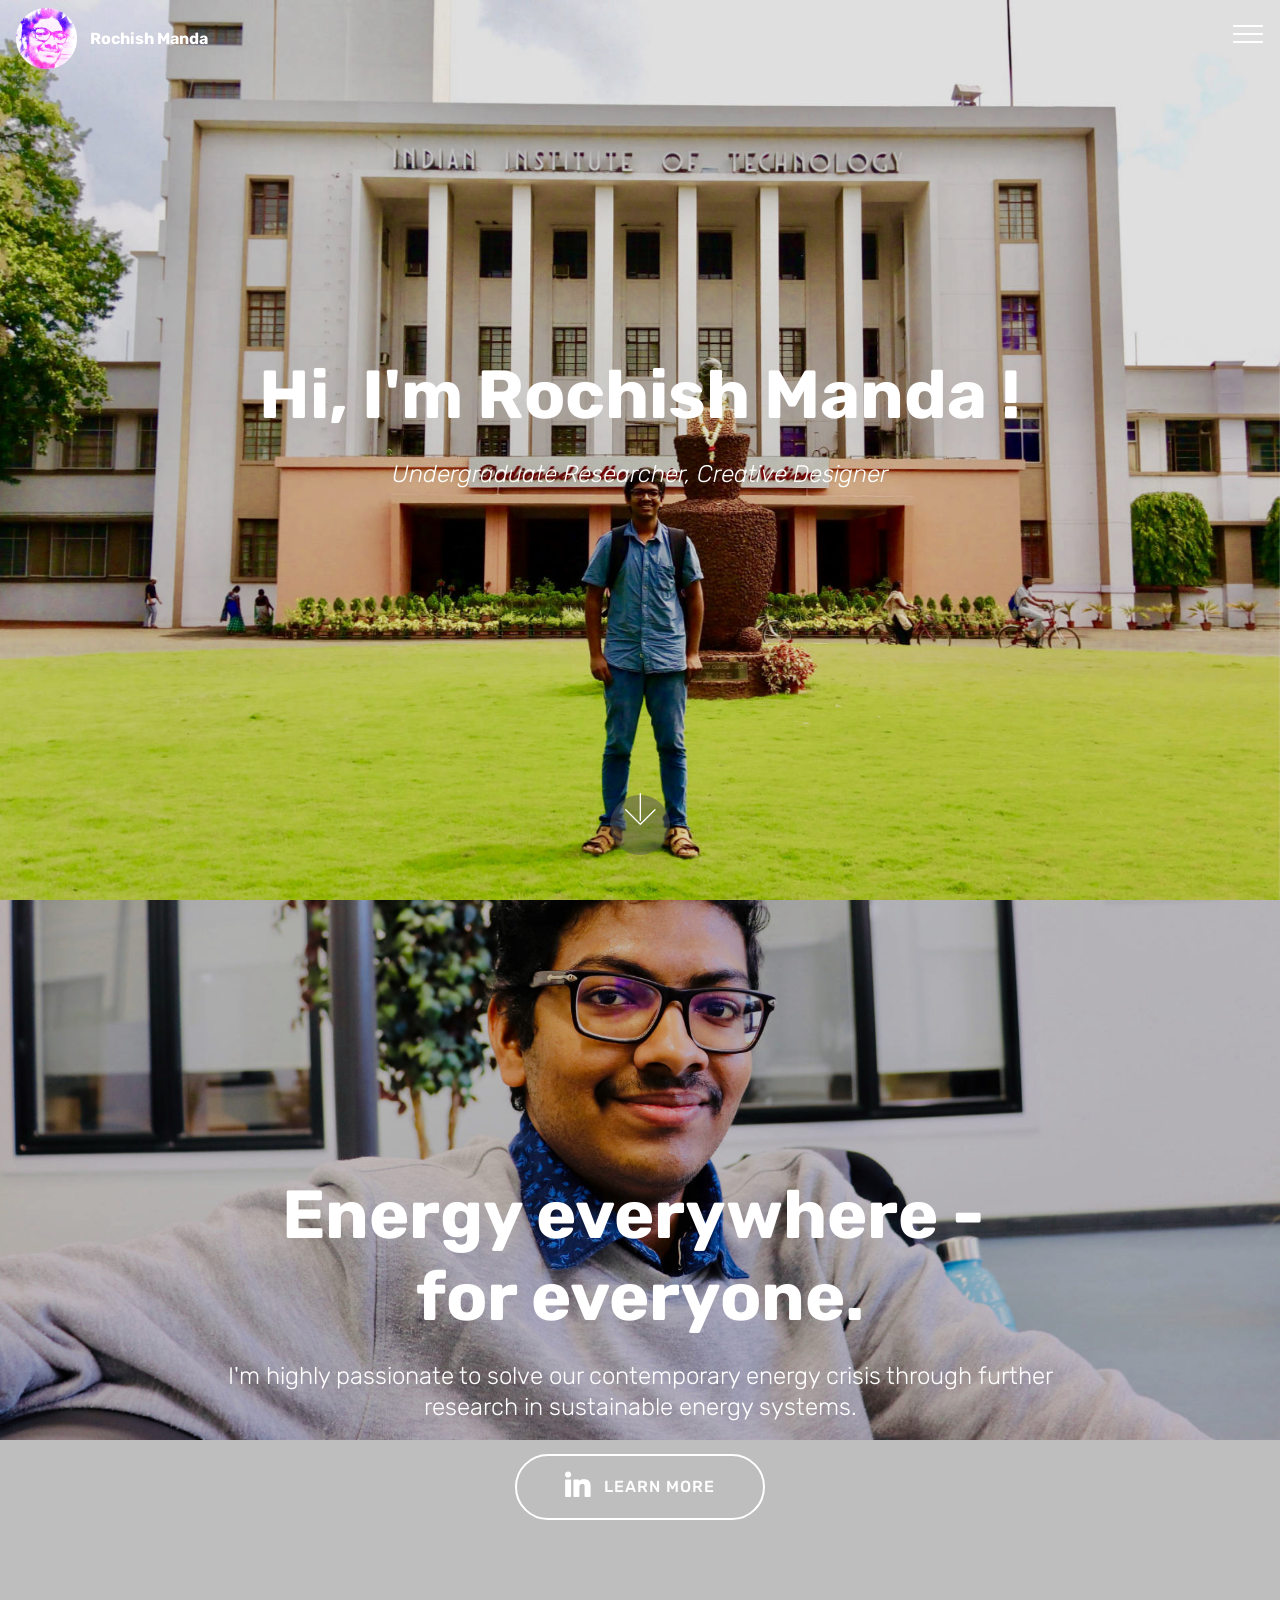
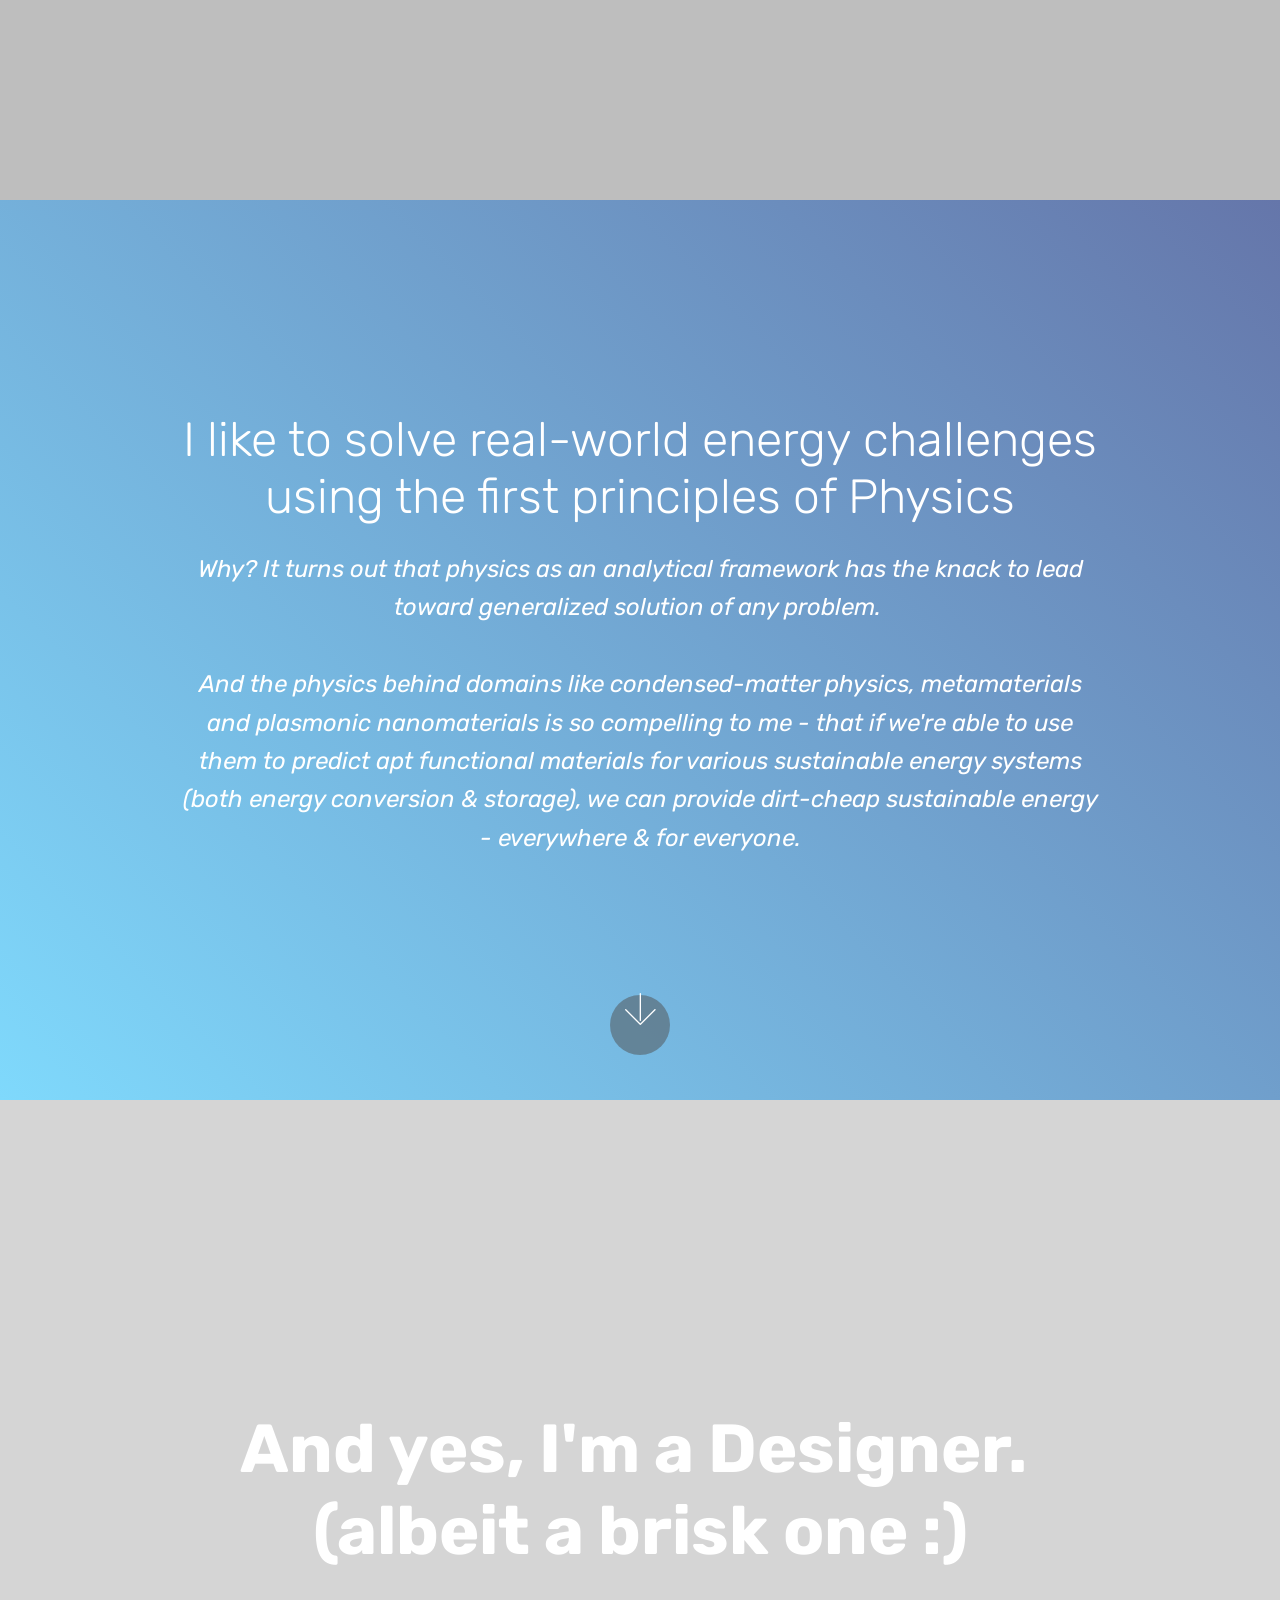
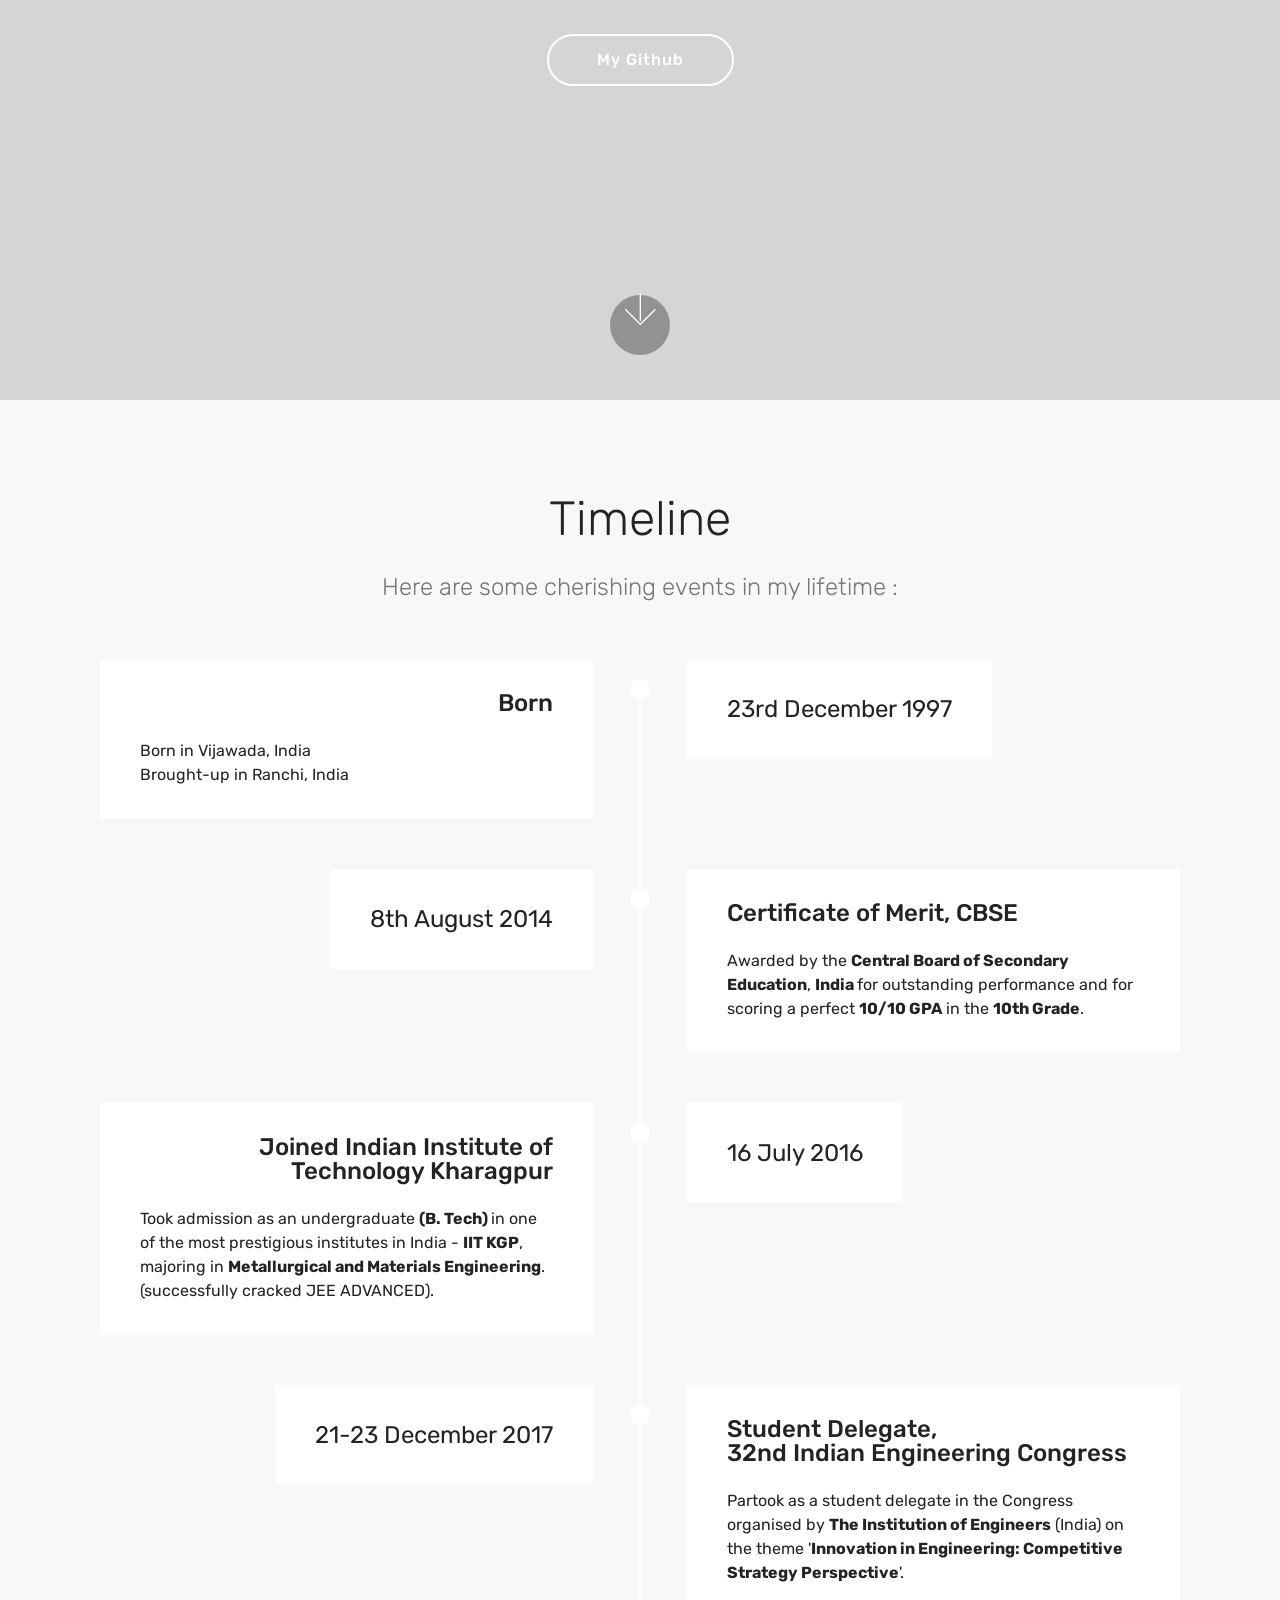
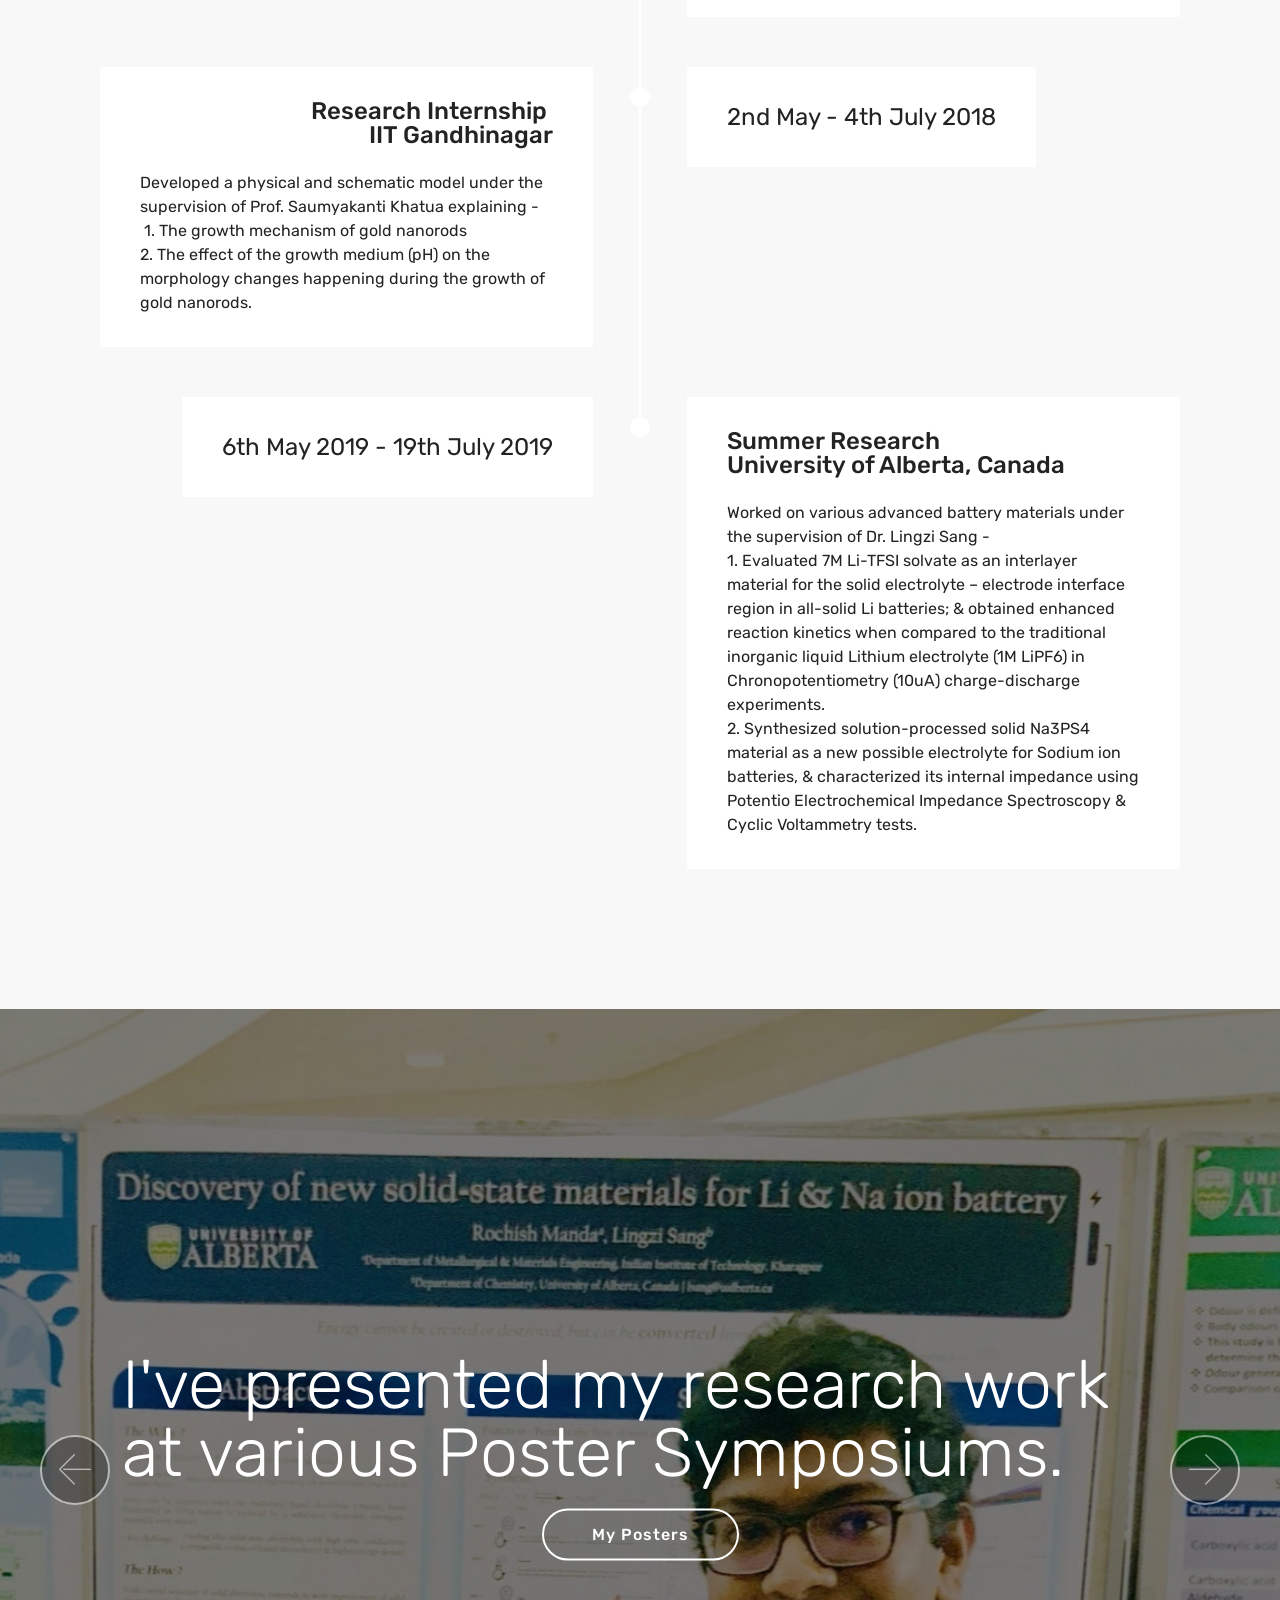
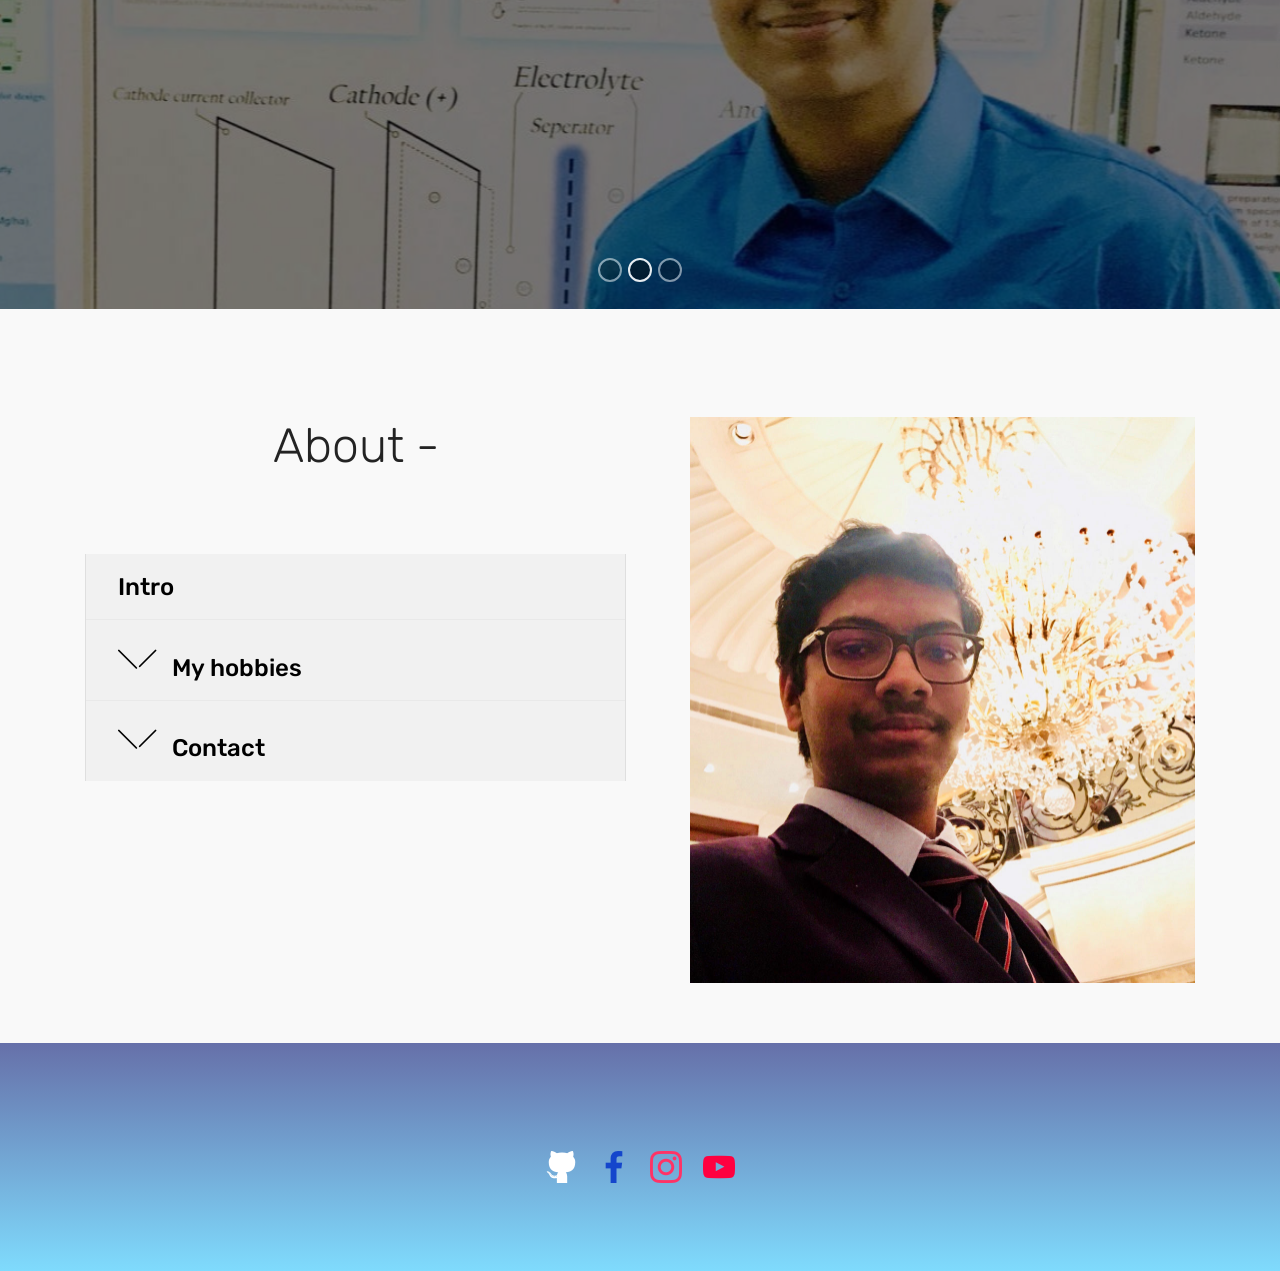
==== index.html @ fb26de32 "Add files via upload" ====
<!DOCTYPE html>
<html  >
<head>
  <!-- Site made with Mobirise Website Builder v4.10.8, https://mobirise.com -->
  <meta charset="UTF-8">
  <meta http-equiv="X-UA-Compatible" content="IE=edge">
  <meta name="generator" content="Mobirise v4.10.8, mobirise.com">
  <meta name="viewport" content="width=device-width, initial-scale=1, minimum-scale=1">
  <link rel="shortcut icon" href="assets/images/logo-100x100.png" type="image/x-icon">
  <meta name="description" content="">
  
  <title>Home</title>
  <link rel="stylesheet" href="assets/web/assets/mobirise-icons/mobirise-icons.css">
  <link rel="stylesheet" href="assets/tether/tether.min.css">
  <link rel="stylesheet" href="assets/bootstrap/css/bootstrap.min.css">
  <link rel="stylesheet" href="assets/bootstrap/css/bootstrap-grid.min.css">
  <link rel="stylesheet" href="assets/bootstrap/css/bootstrap-reboot.min.css">
  <link rel="stylesheet" href="assets/animatecss/animate.min.css">
  <link rel="stylesheet" href="assets/dropdown/css/style.css">
  <link rel="stylesheet" href="assets/socicon/css/styles.css">
  <link rel="stylesheet" href="assets/theme/css/style.css">
  <link rel="stylesheet" href="assets/mobirise/css/mbr-additional.css" type="text/css">
  
  
  
</head>
<body>
  <section class="menu cid-qTkzRZLJNu" once="menu" id="menu1-0">

    

    <nav class="navbar navbar-expand beta-menu navbar-dropdown align-items-center navbar-fixed-top collapsed bg-color transparent">
        <button class="navbar-toggler navbar-toggler-right" type="button" data-toggle="collapse" data-target="#navbarSupportedContent" aria-controls="navbarSupportedContent" aria-expanded="false" aria-label="Toggle navigation">
            <div class="hamburger">
                <span></span>
                <span></span>
                <span></span>
                <span></span>
            </div>
        </button>
        <div class="menu-logo">
            <div class="navbar-brand">
                <span class="navbar-logo">
                    <a href="https://github.com/Rochish-Manda">
                         <img src="assets/images/logo-100x100.png" alt="Rochish Manda" title="Rochish Manda" style="height: 3.8rem;">
                    </a>
                </span>
                <span class="navbar-caption-wrap"><a class="navbar-caption text-white display-4" href="https://www.linkedin.com/in/rochish-manda/" target="_blank">
                        Rochish Manda</a></span>
            </div>
        </div>
        <div class="collapse navbar-collapse" id="navbarSupportedContent">
            <ul class="navbar-nav nav-dropdown" data-app-modern-menu="true"><li class="nav-item">
                    <a class="nav-link link text-white display-4" href="https://mobirise.com">
                        </a>
                </li>
                <li class="nav-item">
                    <a class="nav-link link text-white display-4" href="https://mobirise.com">
                        </a>
                </li></ul>
            <div class="navbar-buttons mbr-section-btn"><a class="btn btn-sm btn-primary display-4" href="https://www.linkedin.com/in/rochish-manda/" target="_blank"><span class="socicon socicon-linkedin mbr-iconfont mbr-iconfont-btn"></span>
                    </a></div>
        </div>
    </nav>
</section>

<section class="engine"><a href="https://mobirise.info/r">bootstrap templates</a></section><section class="cid-qTkA127IK8 mbr-fullscreen mbr-parallax-background" id="header2-1">

    

    <div class="mbr-overlay" style="opacity: 0.1; background-color: rgb(0, 0, 0);"></div>

    <div class="container align-center">
        <div class="row justify-content-md-center">
            <div class="mbr-white col-md-10">
                <h1 class="mbr-section-title mbr-bold pb-3 mbr-fonts-style display-1">
                    Hi, I'm Rochish Manda !</h1>
                <h3 class="mbr-section-subtitle align-center mbr-light pb-3 mbr-fonts-style display-5"><em>Undergraduate Researcher, Creative Designer</em></h3>
                <p class="mbr-text pb-3 mbr-fonts-style display-5"></p>
                
            </div>
        </div>
    </div>
    <div class="mbr-arrow hidden-sm-down" aria-hidden="true">
        <a href="#next">
            <i class="mbri-down mbr-iconfont"></i>
        </a>
    </div>
</section>

<section class="header1 cid-r2O5iST2MG mbr-fullscreen mbr-parallax-background" id="header1-7">

    

    <div class="mbr-overlay" style="opacity: 0.2; background-color: rgb(0, 0, 0);">
    </div>

    <div class="container">
        <div class="row justify-content-md-center">
            <div class="mbr-white col-md-10">
                <h1 class="mbr-section-title align-center mbr-bold pb-3 mbr-fonts-style display-1">Energy everywhere -&nbsp;<br>for everyone.</h1>
                <h3 class="mbr-section-subtitle align-center mbr-light pb-3 mbr-fonts-style display-5">I'm highly passionate to solve our contemporary energy crisis through further research in sustainable energy systems.</h3>
                
                <div class="mbr-section-btn align-center"><a class="btn btn-md btn-white-outline display-4" href="https://www.linkedin.com/in/rochish-manda/" target="_blank"><span class="socicon socicon-linkedin mbr-iconfont mbr-iconfont-btn"></span>
                        LEARN MORE</a></div>
            </div>
        </div>
    </div>

</section>

<section class="header5 cid-r2O5Dm4ss1 mbr-fullscreen" id="header5-8">

    

    
    <div class="container">
        <div class="row justify-content-center">
            <div class="mbr-white col-md-10">
                <h1 class="mbr-section-title align-center pb-3 mbr-fonts-style display-2">
                    I like to solve real-world energy challenges using the first principles of Physics</h1>
                <p class="mbr-text align-center display-5 pb-3 mbr-fonts-style"><em>Why? It turns out that physics as an analytical framework has the knack to lead toward generalized solution of any problem.&nbsp;</em><br><em><br>And the physics behind domains like&nbsp;condensed-matter physics,&nbsp;metamaterials and plasmonic nanomaterials is so compelling to me - that if we're able to use them to predict apt functional materials for various sustainable energy systems (both energy conversion &amp; storage), we can provide dirt-cheap sustainable energy - everywhere &amp; for everyone</em><em>.</em></p>
                
            </div>
        </div>
    </div>

    <div class="mbr-arrow hidden-sm-down" aria-hidden="true">
        <a href="#next">
            <i class="mbri-down mbr-iconfont"></i>
        </a>
    </div>
</section>

<section class="header6 cid-r4H024Lv6P mbr-fullscreen mbr-parallax-background" id="header6-9">

    

    <div class="mbr-overlay" style="opacity: 0.1; background-color: rgb(0, 0, 0);">
    </div>

    <div class="container">
        <div class="row justify-content-md-center">
            <div class="mbr-white col-md-10">
                <h1 class="mbr-section-title align-center mbr-bold pb-3 mbr-fonts-style display-1">
                    And yes, I'm a Designer.&nbsp;<br>(albeit a brisk one :)</h1>
                <p class="mbr-text align-center pb-3 mbr-fonts-style display-5"></p>
                <div class="mbr-section-btn align-center"><a class="btn btn-md btn-white-outline display-4" href="https://github.com/Rochish-Manda" target="_blank">My Github</a></div>
            </div>
        </div>
    </div>

    <div class="mbr-arrow hidden-sm-down" aria-hidden="true">
        <a href="#next">
            <i class="mbri-down mbr-iconfont"></i>
        </a>
    </div>
</section>

<section class="timeline1 cid-r4MDwCGrRk" id="timeline1-c">

    

    

    <div class="container align-center">
        <h2 class="mbr-section-title pb-3 mbr-fonts-style display-2">
            Timeline
        </h2>
        <h3 class="mbr-section-subtitle pb-5 mbr-fonts-style display-5">Here are some cherishing events in my lifetime :</h3>

        <div class="container timelines-container" mbri-timelines="">
            <div class="row timeline-element reverse separline">      
                 <div class="timeline-date-panel col-xs-12 col-md-6  align-left">         
                    <div class="time-line-date-content">
                        <p class="mbr-timeline-date mbr-fonts-style display-5">
                            23rd December 1997</p>
                    </div>
                </div>
           <span class="iconBackground"></span>
            <div class="col-xs-12 col-md-6 align-right">
                <div class="timeline-text-content">
                    <h4 class="mbr-timeline-title pb-3 mbr-fonts-style display-5">
                        Born</h4>
                    <p class="mbr-timeline-text mbr-fonts-style display-7">
                        Born in Vijawada, India<br>Brought-up in Ranchi, India</p>
                 </div>
            </div>
            </div>

            <div class="row timeline-element  separline">
                <div class="timeline-date-panel col-xs-12 col-md-6 align-right">
                    <div class="time-line-date-content">
                        <p class="mbr-timeline-date mbr-fonts-style display-5">
                            8th August 2014</p>
                    </div>
                </div>
                <span class="iconBackground"></span>
                <div class="col-xs-12 col-md-6 align-left ">
                    <div class="timeline-text-content">
                        <h4 class="mbr-timeline-title pb-3 mbr-fonts-style display-5">
                            Certificate of Merit, CBSE</h4>
                        <p class="mbr-timeline-text mbr-fonts-style display-7">Awarded by the <strong>Central Board of Secondary Education</strong>, <strong>India </strong>for outstanding performance and for scoring a perfect <strong>10/10 GPA</strong> in the <strong>10th Grade</strong>.</p>
                    </div>
                </div>
            </div> 


            <div class="row timeline-element reverse separline">
                <div class="timeline-date-panel col-xs-12 col-md-6  align-left">
                    <div class="time-line-date-content">
                        <p class="mbr-timeline-date mbr-fonts-style display-5">
                            16 July 2016</p>
                    </div>
                </div>
                <span class="iconBackground"></span>
                <div class="col-xs-12 col-md-6 align-right">
                    <div class="timeline-text-content">
                        <h4 class="mbr-timeline-title pb-3 mbr-fonts-style display-5">Joined Indian Institute of Technology Kharagpur</h4>      
                        <p class="mbr-timeline-text mbr-fonts-style display-7">
                            Took admission as an undergraduate <strong>(B. Tech)&nbsp;</strong>in one of the most prestigious institutes in India - <strong>IIT KGP</strong>, majoring in <strong>Metallurgical and Materials Engineering</strong>.<br> (successfully cracked JEE ADVANCED).</p>
                    </div>
                </div>
            </div>

            <div class="row timeline-element  separline">
                <div class="timeline-date-panel col-xs-12 col-md-6 align-right">
                    <div class="time-line-date-content">
                        <p class="mbr-timeline-date mbr-fonts-style display-5">21-23 December 2017 </p>
                    </div>
                </div>
                <span class="iconBackground"></span>
                <div class="col-xs-12 col-md-6 align-left ">
                    <div class="timeline-text-content">
                        <h4 class="mbr-timeline-title pb-3 mbr-fonts-style display-5">
                            Student Delegate, <br>32nd Indian Engineering Congress</h4>
                        <p class="mbr-timeline-text mbr-fonts-style display-7">
                            Partook as a student delegate in the Congress organised by <strong>The Institution of Engineers</strong> (India) on the theme '<strong>Innovation in Engineering: Competitive Strategy Perspective</strong>'.</p>
                    </div>
                </div>
            </div>


            <div class="row timeline-element reverse separline">
                <div class="timeline-date-panel col-xs-12 col-md-6  align-left">
                    <div class="time-line-date-content">
                        <p class="mbr-timeline-date mbr-fonts-style display-5">
                            2nd May - 4th July 2018</p>
                    </div>
                </div>
                <span class="iconBackground"></span>
                <div class="col-xs-12 col-md-6 align-right">
                    <div class="timeline-text-content">
                        <h4 class="mbr-timeline-title pb-3 mbr-fonts-style display-5">Research Internship&nbsp;<br>IIT Gandhinagar</h4>
                        <p class="mbr-timeline-text mbr-fonts-style display-7">
                            Developed a physical and schematic model under the supervision of Prof. Saumyakanti Khatua explaining -<br>&nbsp;1. The growth mechanism of gold nanorods<br>2. The effect of the growth medium (pH) on the morphology changes happening during the growth of gold nanorods.&nbsp;</p>
                    </div>
                </div>
            </div>


            <div class="row timeline-element">
                <div class="timeline-date-panel col-xs-12 col-md-6 align-right">
                    <div class="time-line-date-content">
                       <p class="mbr-timeline-date mbr-fonts-style display-5">6th May 2019 - 19th July 2019</p>
                    </div>
                </div>
                <span class="iconBackground"></span>
                <div class="col-xs-12 col-md-6 align-left ">
                    <div class="timeline-text-content">
                        <h4 class="mbr-timeline-title pb-3 mbr-fonts-style display-5">Summer Research<div>University of Alberta, Canada</div></h4>
                        <p class="mbr-timeline-text mbr-fonts-style display-7">Worked on various advanced battery materials under the supervision of Dr. Lingzi Sang -<br>1. Evaluated 7M Li-TFSI solvate as an interlayer material for the solid electrolyte – electrode interface region in all-solid Li batteries; &amp; obtained enhanced reaction kinetics when compared to the traditional inorganic liquid Lithium electrolyte (1M LiPF6) in Chronopotentiometry (10uA) charge-discharge experiments.<br>2.&nbsp;Synthesized solution-processed solid Na3PS4 material as a new possible electrolyte for Sodium ion batteries, &amp; characterized its internal impedance using Potentio Electrochemical Impedance Spectroscopy &amp; Cyclic Voltammetry tests.</p>
                    </div>
                </div>
            </div>

            

            

            

            

            

            
        </div>
    </div>
</section>

<section class="carousel slide cid-r4H1PS76ud" data-interval="false" id="slider1-a">

    

    <div class="full-screen"><div class="mbr-slider slide carousel" data-pause="true" data-keyboard="false" data-ride="carousel" data-interval="4000"><ol class="carousel-indicators"><li data-app-prevent-settings="" data-target="#slider1-a" data-slide-to="0"></li><li data-app-prevent-settings="" data-target="#slider1-a" class=" active" data-slide-to="1"></li><li data-app-prevent-settings="" data-target="#slider1-a" data-slide-to="2"></li></ol><div class="carousel-inner" role="listbox"><div class="carousel-item slider-fullscreen-image" data-bg-video-slide="false" style="background-image: url(assets/images/img-2838-2000x1500.jpg);"><div class="container container-slide"><div class="image_wrapper"><div class="mbr-overlay"></div><img src="assets/images/img-2838-2000x1500.jpg"><div class="carousel-caption justify-content-center"><div class="col-10 align-right"><h2 class="mbr-fonts-style display-1">Conferences are intriguing.</h2><p class="lead mbr-text mbr-fonts-style display-5">I'm very keen in keeping track of latest innovations &amp; perspectives aimed at solving energy-related challenges faced in the contemporary world.&nbsp;</p></div></div></div></div></div><div class="carousel-item slider-fullscreen-image active" data-bg-video-slide="false" style="background-image: url(assets/images/img-208-2000x1500.jpeg);"><div class="container container-slide"><div class="image_wrapper"><div class="mbr-overlay"></div><img src="assets/images/img-208-2000x1500.jpeg"><div class="carousel-caption justify-content-center"><div class="col-10 align-center"><h2 class="mbr-fonts-style display-1">I've presented my research work at various Poster Symposiums.</h2><p class="lead mbr-text mbr-fonts-style display-5"></p><div class="mbr-section-btn" buttons="0"> <a class="btn  btn-white-outline display-4" href="https://drive.google.com/drive/folders/1h-RBNDkrOggQBp6txh44sM5t6GJy3pho?usp=sharing" target="_blank">My Posters</a></div></div></div></div></div></div><div class="carousel-item slider-fullscreen-image" data-bg-video-slide="false" style="background-image: url(assets/images/imag0433-2000x3514.jpg);"><div class="container container-slide"><div class="image_wrapper"><div class="mbr-overlay"></div><img src="assets/images/imag0433-2000x3514.jpg"><div class="carousel-caption justify-content-center"><div class="col-10 align-center"><h2 class="mbr-fonts-style display-1">And I love nature, to its fullest.&nbsp;</h2><p class="lead mbr-text mbr-fonts-style display-5"></p><div class="mbr-section-btn" buttons="0"> <a class="btn  btn-white-outline display-4" href="page1.html" target="_blank">My take</a></div></div></div></div></div></div></div><a data-app-prevent-settings="" class="carousel-control carousel-control-prev" role="button" data-slide="prev" href="#slider1-a"><span aria-hidden="true" class="mbri-left mbr-iconfont"></span><span class="sr-only">Previous</span></a><a data-app-prevent-settings="" class="carousel-control carousel-control-next" role="button" data-slide="next" href="#slider1-a"><span aria-hidden="true" class="mbri-right mbr-iconfont"></span><span class="sr-only">Next</span></a></div></div>

</section>

<section class="accordion2 cid-r5l43M1oDj" id="accordion2-f">

    


    
    <div class="container">
        <div class="media-container-row pt-5">
            <div class="accordion-content">
                <h2 class="mbr-section-title align-center pb-3 mbr-fonts-style display-2">
                        About -</h2>
                
                <div id="bootstrap-accordion_7" class="panel-group accordionStyles accordion pt-5 mt-3" role="tablist" aria-multiselectable="true">
                        <div class="card">
                            <div class="card-header" role="tab" id="headingOne">
                                <a role="button" class="collapsed panel-title text-black" data-toggle="collapse" data-core="" href="#collapse1_7" aria-expanded="false" aria-controls="collapse1">
                                    <h4 class="mbr-fonts-style display-5">Intro</h4>
                                </a>
                            </div>
                            <div id="collapse1_7" class="panel-collapse noScroll collapse" role="tabpanel" aria-labelledby="headingOne" data-parent="#bootstrap-accordion_7">
                                <div class="panel-body p-4">
                                    <p class="mbr-fonts-style panel-text display-7">I’m now a fourth- and final-year undergrad (B.Tech) majoring in Metallurgical &amp; Materials Engineering at IITKGP, who has the passion &amp; will to strive for the vision of empowering everyone lacking access to affordable energy sources - with dirt-cheap sustainable energy. Much of my recent work has been on solid-state Li &amp; Na Ion Batteries. In continuation of my current research, I would love to work on high amperage battery systems which -<br>1. Have higher energy efficiencies at high C-rates over significantly higher number of discharge cycles.<br>2. Are made out of dirt-cheap functional materials.<br><br>I love travelling and encountering different cultures, people &amp; their perspectives. During my third year I had the opportunity to work at University of Alberta, Canada.<br></p>
                                </div>
                            </div>
                        </div>
                
                        <div class="card">
                            <div class="card-header" role="tab" id="headingTwo">
                                <a role="button" class="collapsed panel-title text-black" data-toggle="collapse" data-core="" href="#collapse2_7" aria-expanded="false" aria-controls="collapse2">
                                    <h4 class="mbr-fonts-style mbr-fonts-style display-5">
                                        <span class="sign mbr-iconfont mbri-arrow-down inactive"></span>My hobbies&nbsp;</h4>
                                </a>
                                
                            </div>
                            <div id="collapse2_7" class="panel-collapse noScroll collapse" role="tabpanel" aria-labelledby="headingTwo" data-parent="#bootstrap-accordion_7">
                                <div class="panel-body p-4">
                                    <p class="mbr-fonts-style panel-text display-7">In my free time, I love designing graphic artworks, reading wisdom literatures &amp; playing Badminton.</p>
                                </div>
                            </div>
                        </div>
                
                        <div class="card">
                            <div class="card-header" role="tab" id="headingThree">
                                <a role="button" class="collapsed panel-title text-black" data-toggle="collapse" data-core="" href="#collapse3_7" aria-expanded="false" aria-controls="collapse3">
                                    <h4 class="mbr-fonts-style display-5">
                                        <span class="sign mbr-iconfont mbri-arrow-down inactive"></span>Contact</h4>
                                </a>
                            </div>
                            <div id="collapse3_7" class="panel-collapse noScroll collapse" role="tabpanel" aria-labelledby="headingThree" data-parent="#bootstrap-accordion_7">
                                <div class="panel-body p-4">
                                    <p class="mbr-fonts-style panel-text display-7">rochish007@gmail.com<br><br>It's that simple. Nice!</p>
                                </div>
                            </div>
                        </div>
                
                        
                
                        
                
                        
                </div>
            </div>
            <div class="mbr-figure" style="width: 99%;">
                    <img src="assets/images/img-e2752-1-1010x1134.jpg" alt="Mobirise" title="">
            </div>
        </div>
    </div>
</section>

<section class="cid-r5l4fvH5ma" id="social-buttons2-i">

    

    

    <div class="container">
        <div class="media-container-row">
            <div class="col-md-8 align-center">
                
                <div class="social-list pl-0 mb-0">
                    
                        <a href="https://github.com/Rochish-Manda" target="_blank"><span class="px-2 mbr-iconfont mbr-iconfont-social socicon-github socicon" style="color: rgb(255, 255, 255); fill: rgb(255, 255, 255);"></span></a>
                    
                    <a href="https://www.facebook.com/rochish.manda" target="_blank">
                        <span class="px-2 mbr-iconfont mbr-iconfont-social socicon-facebook socicon" style="color: rgb(20, 70, 204); fill: rgb(20, 70, 204);"></span>
                    </a>
                    <a href="https://www.instagram.com/rochish_manda/" target="_blank">
                        <span class="px-2 mbr-iconfont mbr-iconfont-social socicon-instagram socicon" style="color: rgb(255, 51, 102); fill: rgb(255, 51, 102);"></span>
                    </a>
                    <a href="https://www.youtube.com/channel/UCIvlOxatK26FnXm-k_MaoZw" target="_blank">
                        <span class="px-2 mbr-iconfont mbr-iconfont-social socicon-youtube socicon" style="color: rgb(255, 0, 64); fill: rgb(255, 0, 64);"></span>
                    </a>
                    <a href="https://plus.google.com/u/0/101062631020702283071" target="_blank">
                        
                    </a>
                    <a href="https://www.linkedin.com/in/rochish-manda/" target="_blank">
                        
                    </a>
                </div>
            </div>
        </div>
    </div>
</section>


  <script src="assets/web/assets/jquery/jquery.min.js"></script>
  <script src="assets/popper/popper.min.js"></script>
  <script src="assets/tether/tether.min.js"></script>
  <script src="assets/bootstrap/js/bootstrap.min.js"></script>
  <script src="assets/smoothscroll/smooth-scroll.js"></script>
  <script src="assets/parallax/jarallax.min.js"></script>
  <script src="assets/viewportchecker/jquery.viewportchecker.js"></script>
  <script src="assets/dropdown/js/nav-dropdown.js"></script>
  <script src="assets/dropdown/js/navbar-dropdown.js"></script>
  <script src="assets/ytplayer/jquery.mb.ytplayer.min.js"></script>
  <script src="assets/vimeoplayer/jquery.mb.vimeo_player.js"></script>
  <script src="assets/sociallikes/social-likes.js"></script>
  <script src="assets/bootstrapcarouselswipe/bootstrap-carousel-swipe.js"></script>
  <script src="assets/mbr-switch-arrow/mbr-switch-arrow.js"></script>
  <script src="assets/touchswipe/jquery.touch-swipe.min.js"></script>
  <script src="assets/theme/js/script.js"></script>
  <script src="assets/slidervideo/script.js"></script>
  
  
 <div id="scrollToTop" class="scrollToTop mbr-arrow-up"><a style="text-align: center;"><i class="mbr-arrow-up-icon mbr-arrow-up-icon-cm cm-icon cm-icon-smallarrow-up"></i></a></div>
    <input name="animation" type="hidden">
  </body>
</html>
---- assets/web/assets/mobirise-icons/mobirise-icons.css ----
@font-face {
  font-family: 'MobiriseIcons';
  src:  url('mobirise-icons.eot?spat4u');
  src:  url('mobirise-icons.eot?spat4u#iefix') format('embedded-opentype'),
    url('mobirise-icons.ttf?spat4u') format('truetype'),
    url('mobirise-icons.woff?spat4u') format('woff'),
    url('mobirise-icons.svg?spat4u#MobiriseIcons') format('svg');
  font-weight: normal;
  font-style: normal;
}

[class^="mbri-"], [class*=" mbri-"] {
  /* use !important to prevent issues with browser extensions that change fonts */
  font-family: MobiriseIcons !important;
  speak: none;
  font-style: normal;
  font-weight: normal;
  font-variant: normal;
  text-transform: none;
  line-height: 1;

  /* Better Font Rendering =========== */
  -webkit-font-smoothing: antialiased;
  -moz-osx-font-smoothing: grayscale;
}

.mbri-add-submenu:before {
  content: "\e900";
}
.mbri-alert:before {
  content: "\e901";
}
.mbri-align-center:before {
  content: "\e902";
}
.mbri-align-justify:before {
  content: "\e903";
}
.mbri-align-left:before {
  content: "\e904";
}
.mbri-align-right:before {
  content: "\e905";
}
.mbri-android:before {
  content: "\e906";
}
.mbri-apple:before {
  content: "\e907";
}
.mbri-arrow-down:before {
  content: "\e908";
}
.mbri-arrow-next:before {
  content: "\e909";
}
.mbri-arrow-prev:before {
  content: "\e90a";
}
.mbri-arrow-up:before {
  content: "\e90b";
}
.mbri-bold:before {
  content: "\e90c";
}
.mbri-bookmark:before {
  content: "\e90d";
}
.mbri-bootstrap:before {
  content: "\e90e";
}
.mbri-briefcase:before {
  content: "\e90f";
}
.mbri-browse:before {
  content: "\e910";
}
.mbri-bulleted-list:before {
  content: "\e911";
}
.mbri-calendar:before {
  content: "\e912";
}
.mbri-camera:before {
  content: "\e913";
}
.mbri-cart-add:before {
  content: "\e914";
}
.mbri-cart-full:before {
  content: "\e915";
}
.mbri-cash:before {
  content: "\e916";
}
.mbri-change-style:before {
  content: "\e917";
}
.mbri-chat:before {
  content: "\e918";
}
.mbri-clock:before {
  content: "\e919";
}
.mbri-close:before {
  content: "\e91a";
}
.mbri-cloud:before {
  content: "\e91b";
}
.mbri-code:before {
  content: "\e91c";
}
.mbri-contact-form:before {
  content: "\e91d";
}
.mbri-credit-card:before {
  content: "\e91e";
}
.mbri-cursor-click:before {
  content: "\e91f";
}
.mbri-cust-feedback:before {
  content: "\e920";
}
.mbri-database:before {
  content: "\e921";
}
.mbri-delivery:before {
  content: "\e922";
}
.mbri-desktop:before {
  content: "\e923";
}
.mbri-devices:before {
  content: "\e924";
}
.mbri-down:before {
  content: "\e925";
}
.mbri-download:before {
  content: "\e989";
}
.mbri-drag-n-drop:before {
  content: "\e927";
}
.mbri-drag-n-drop2:before {
  content: "\e928";
}
.mbri-edit:before {
  content: "\e929";
}
.mbri-edit2:before {
  content: "\e92a";
}
.mbri-error:before {
  content: "\e92b";
}
.mbri-extension:before {
  content: "\e92c";
}
.mbri-features:before {
  content: "\e92d";
}
.mbri-file:before {
  content: "\e92e";
}
.mbri-flag:before {
  content: "\e92f";
}
.mbri-folder:before {
  content: "\e930";
}
.mbri-gift:before {
  content: "\e931";
}
.mbri-github:before {
  content: "\e932";
}
.mbri-globe:before {
  content: "\e933";
}
.mbri-globe-2:before {
  content: "\e934";
}
.mbri-growing-chart:before {
  content: "\e935";
}
.mbri-hearth:before {
  content: "\e936";
}
.mbri-help:before {
  content: "\e937";
}
.mbri-home:before {
  content: "\e938";
}
.mbri-hot-cup:before {
  content: "\e939";
}
.mbri-idea:before {
  content: "\e93a";
}
.mbri-image-gallery:before {
  content: "\e93b";
}
.mbri-image-slider:before {
  content: "\e93c";
}
.mbri-info:before {
  content: "\e93d";
}
.mbri-italic:before {
  content: "\e93e";
}
.mbri-key:before {
  content: "\e93f";
}
.mbri-laptop:before {
  content: "\e940";
}
.mbri-layers:before {
  content: "\e941";
}
.mbri-left-right:before {
  content: "\e942";
}
.mbri-left:before {
  content: "\e943";
}
.mbri-letter:before {
  content: "\e944";
}
.mbri-like:before {
  content: "\e945";
}
.mbri-link:before {
  content: "\e946";
}
.mbri-lock:before {
  content: "\e947";
}
.mbri-login:before {
  content: "\e948";
}
.mbri-logout:before {
  content: "\e949";
}
.mbri-magic-stick:before {
  content: "\e94a";
}
.mbri-map-pin:before {
  content: "\e94b";
}
.mbri-menu:before {
  content: "\e94c";
}
.mbri-mobile:before {
  content: "\e94d";
}
.mbri-mobile2:before {
  content: "\e94e";
}
.mbri-mobirise:before {
  content: "\e94f";
}
.mbri-more-horizontal:before {
  content: "\e950";
}
.mbri-more-vertical:before {
  content: "\e951";
}
.mbri-music:before {
  content: "\e952";
}
.mbri-new-file:before {
  content: "\e953";
}
.mbri-numbered-list:before {
  content: "\e954";
}
.mbri-opened-folder:before {
  content: "\e955";
}
.mbri-pages:before {
  content: "\e956";
}
.mbri-paper-plane:before {
  content: "\e957";
}
.mbri-paperclip:before {
  content: "\e958";
}
.mbri-photo:before {
  content: "\e959";
}
.mbri-photos:before {
  content: "\e95a";
}
.mbri-pin:before {
  content: "\e95b";
}
.mbri-play:before {
  content: "\e95c";
}
.mbri-plus:before {
  content: "\e95d";
}
.mbri-preview:before {
  content: "\e95e";
}
.mbri-print:before {
  content: "\e95f";
}
.mbri-protect:before {
  content: "\e960";
}
.mbri-question:before {
  content: "\e961";
}
.mbri-quote-left:before {
  content: "\e962";
}
.mbri-quote-right:before {
  content: "\e963";
}
.mbri-refresh:before {
  content: "\e964";
}
.mbri-responsive:before {
  content: "\e965";
}
.mbri-right:before {
  content: "\e966";
}
.mbri-rocket:before {
  content: "\e967";
}
.mbri-sad-face:before {
  content: "\e968";
}
.mbri-sale:before {
  content: "\e969";
}
.mbri-save:before {
  content: "\e96a";
}
.mbri-search:before {
  content: "\e96b";
}
.mbri-setting:before {
  content: "\e96c";
}
.mbri-setting2:before {
  content: "\e96d";
}
.mbri-setting3:before {
  content: "\e96e";
}
.mbri-share:before {
  content: "\e96f";
}
.mbri-shopping-bag:before {
  content: "\e970";
}
.mbri-shopping-basket:before {
  content: "\e971";
}
.mbri-shopping-cart:before {
  content: "\e972";
}
.mbri-sites:before {
  content: "\e973";
}
.mbri-smile-face:before {
  content: "\e974";
}
.mbri-speed:before {
  content: "\e975";
}
.mbri-star:before {
  content: "\e976";
}
.mbri-success:before {
  content: "\e977";
}
.mbri-sun:before {
  content: "\e978";
}
.mbri-sun2:before {
  content: "\e979";
}
.mbri-tablet:before {
  content: "\e97a";
}
.mbri-tablet-vertical:before {
  content: "\e97b";
}
.mbri-target:before {
  content: "\e97c";
}
.mbri-timer:before {
  content: "\e97d";
}
.mbri-to-ftp:before {
  content: "\e97e";
}
.mbri-to-local-drive:before {
  content: "\e97f";
}
.mbri-touch-swipe:before {
  content: "\e980";
}
.mbri-touch:before {
  content: "\e981";
}
.mbri-trash:before {
  content: "\e982";
}
.mbri-underline:before {
  content: "\e983";
}
.mbri-unlink:before {
  content: "\e984";
}
.mbri-unlock:before {
  content: "\e985";
}
.mbri-up-down:before {
  content: "\e986";
}
.mbri-up:before {
  content: "\e987";
}
.mbri-update:before {
  content: "\e988";
}
.mbri-upload:before {
 content: "\e926"; 
}
.mbri-user:before {
  content: "\e98a";
}
.mbri-user2:before {
  content: "\e98b";
}
.mbri-users:before {
  content: "\e98c";
}
.mbri-video:before {
  content: "\e98d";
}
.mbri-video-play:before {
  content: "\e98e";
}
.mbri-watch:before {
  content: "\e98f";
}
.mbri-website-theme:before {
  content: "\e990";
}
.mbri-wifi:before {
  content: "\e991";
}
.mbri-windows:before {
  content: "\e992";
}
.mbri-zoom-out:before {
  content: "\e993";
}
.mbri-redo:before {
  content: "\e994";
}
.mbri-undo:before {
  content: "\e995";
}
---- assets/dropdown/css/style.css ----
.navbar-dropdown {
  left: 0;
  padding: 0;
  position: absolute;
  right: 0;
  top: 0;
  transition: all 0.45s ease;
  z-index: 1030;
  background: #282828; }
  .navbar-dropdown .navbar-logo {
    margin-right: 0.8rem;
    transition: margin 0.3s ease-in-out;
    vertical-align: middle; }
    .navbar-dropdown .navbar-logo img {
      height: 3.125rem;
      transition: all 0.3s ease-in-out; }
    .navbar-dropdown .navbar-logo.mbr-iconfont {
      font-size: 3.125rem;
      line-height: 3.125rem; }
  .navbar-dropdown .navbar-caption {
    font-weight: 700;
    white-space: normal;
    vertical-align: -4px;
    line-height: 3.125rem !important; }
    .navbar-dropdown .navbar-caption, .navbar-dropdown .navbar-caption:hover {
      color: inherit;
      text-decoration: none; }
  .navbar-dropdown .mbr-iconfont + .navbar-caption {
    vertical-align: -1px; }
  .navbar-dropdown.navbar-fixed-top {
    position: fixed; }
  .navbar-dropdown .navbar-brand span {
    vertical-align: -4px; }
  .navbar-dropdown.bg-color.transparent {
    background: none; }
  .navbar-dropdown.navbar-short .navbar-brand {
    padding: 0.625rem 0; }
    .navbar-dropdown.navbar-short .navbar-brand span {
      vertical-align: -1px; }
  .navbar-dropdown.navbar-short .navbar-caption {
    line-height: 2.375rem !important;
    vertical-align: -2px; }
  .navbar-dropdown.navbar-short .navbar-logo {
    margin-right: 0.5rem; }
    .navbar-dropdown.navbar-short .navbar-logo img {
      height: 2.375rem; }
    .navbar-dropdown.navbar-short .navbar-logo.mbr-iconfont {
      font-size: 2.375rem;
      line-height: 2.375rem; }
  .navbar-dropdown.navbar-short .mbr-table-cell {
    height: 3.625rem; }
  .navbar-dropdown .navbar-close {
    left: 0.6875rem;
    position: fixed;
    top: 0.75rem;
    z-index: 1000; }
  .navbar-dropdown .hamburger-icon {
    content: "";
    display: inline-block;
    vertical-align: middle;
    width: 16px;
    -webkit-box-shadow: 0 -6px 0 1px #282828,0 0 0 1px #282828,0 6px 0 1px #282828;
    -moz-box-shadow: 0 -6px 0 1px #282828,0 0 0 1px #282828,0 6px 0 1px #282828;
    box-shadow: 0 -6px 0 1px #282828,0 0 0 1px #282828,0 6px 0 1px #282828; }

.dropdown-menu .dropdown-toggle[data-toggle="dropdown-submenu"]::after {
  border-bottom: 0.35em solid transparent;
  border-left: 0.35em solid;
  border-right: 0;
  border-top: 0.35em solid transparent;
  margin-left: 0.3rem; }

.dropdown-menu .dropdown-item:focus {
  outline: 0; }

.nav-dropdown {
  font-size: 0.75rem;
  font-weight: 500;
  height: auto !important; }
  .nav-dropdown .nav-btn {
    padding-left: 1rem; }
  .nav-dropdown .link {
    margin: .667em 1.667em;
    font-weight: 500;
    padding: 0;
    transition: color .2s ease-in-out; }
    .nav-dropdown .link.dropdown-toggle {
      margin-right: 2.583em; }
      .nav-dropdown .link.dropdown-toggle::after {
        margin-left: .25rem;
        border-top: 0.35em solid;
        border-right: 0.35em solid transparent;
        border-left: 0.35em solid transparent;
        border-bottom: 0; }
      .nav-dropdown .link.dropdown-toggle[aria-expanded="true"] {
        margin: 0;
        padding: 0.667em 3.263em  0.667em 1.667em; }
  .nav-dropdown .link::after,
  .nav-dropdown .dropdown-item::after {
    color: inherit; }
  .nav-dropdown .btn {
    font-size: 0.75rem;
    font-weight: 700;
    letter-spacing: 0;
    margin-bottom: 0;
    padding-left: 1.25rem;
    padding-right: 1.25rem; }
  .nav-dropdown .dropdown-menu {
    border-radius: 0;
    border: 0;
    left: 0;
    margin: 0;
    padding-bottom: 1.25rem;
    padding-top: 1.25rem;
    position: relative; }
  .nav-dropdown .dropdown-submenu {
    margin-left: 0.125rem;
    top: 0; }
  .nav-dropdown .dropdown-item {
    font-weight: 500;
    line-height: 2;
    padding: 0.3846em 4.615em 0.3846em 1.5385em;
    position: relative;
    transition: color .2s ease-in-out, background-color .2s ease-in-out; }
    .nav-dropdown .dropdown-item::after {
      margin-top: -0.3077em;
      position: absolute;
      right: 1.1538em;
      top: 50%; }
    .nav-dropdown .dropdown-item:focus, .nav-dropdown .dropdown-item:hover {
      background: none; }

@media (max-width: 767px) {
  .nav-dropdown.navbar-toggleable-sm {
    bottom: 0;
    display: none;
    left: 0;
    overflow-x: hidden;
    position: fixed;
    top: 0;
    transform: translateX(-100%);
    -ms-transform: translateX(-100%);
    -webkit-transform: translateX(-100%);
    width: 18.75rem;
    z-index: 999; } }
.nav-dropdown.navbar-toggleable-xl {
  bottom: 0;
  display: none;
  left: 0;
  overflow-x: hidden;
  position: fixed;
  top: 0;
  transform: translateX(-100%);
  -ms-transform: translateX(-100%);
  -webkit-transform: translateX(-100%);
  width: 18.75rem;
  z-index: 999; }

.nav-dropdown-sm {
  display: block !important;
  overflow-x: hidden;
  overflow: auto;
  padding-top: 3.875rem; }
  .nav-dropdown-sm::after {
    content: "";
    display: block;
    height: 3rem;
    width: 100%; }
  .nav-dropdown-sm.collapse.in ~ .navbar-close {
    display: block !important; }
  .nav-dropdown-sm.collapsing, .nav-dropdown-sm.collapse.in {
    transform: translateX(0);
    -ms-transform: translateX(0);
    -webkit-transform: translateX(0);
    transition: all 0.25s ease-out;
    -webkit-transition: all 0.25s ease-out;
    background: #282828; }
  .nav-dropdown-sm.collapsing[aria-expanded="false"] {
    transform: translateX(-100%);
    -ms-transform: translateX(-100%);
    -webkit-transform: translateX(-100%); }
  .nav-dropdown-sm .nav-item {
    display: block;
    margin-left: 0 !important;
    padding-left: 0; }
  .nav-dropdown-sm .link,
  .nav-dropdown-sm .dropdown-item {
    border-top: 1px dotted rgba(255, 255, 255, 0.1);
    font-size: 0.8125rem;
    line-height: 1.6;
    margin: 0 !important;
    padding: 0.875rem 2.4rem 0.875rem 1.5625rem !important;
    position: relative;
    white-space: normal; }
    .nav-dropdown-sm .link:focus, .nav-dropdown-sm .link:hover,
    .nav-dropdown-sm .dropdown-item:focus,
    .nav-dropdown-sm .dropdown-item:hover {
      background: rgba(0, 0, 0, 0.2) !important;
      color: #c0a375; }
  .nav-dropdown-sm .nav-btn {
    position: relative;
    padding: 1.5625rem 1.5625rem 0 1.5625rem; }
    .nav-dropdown-sm .nav-btn::before {
      border-top: 1px dotted rgba(255, 255, 255, 0.1);
      content: "";
      left: 0;
      position: absolute;
      top: 0;
      width: 100%; }
    .nav-dropdown-sm .nav-btn + .nav-btn {
      padding-top: 0.625rem; }
      .nav-dropdown-sm .nav-btn + .nav-btn::before {
        display: none; }
  .nav-dropdown-sm .btn {
    padding: 0.625rem 0; }
  .nav-dropdown-sm .dropdown-toggle[data-toggle="dropdown-submenu"]::after {
    margin-left: .25rem;
    border-top: 0.35em solid;
    border-right: 0.35em solid transparent;
    border-left: 0.35em solid transparent;
    border-bottom: 0; }
  .nav-dropdown-sm .dropdown-toggle[data-toggle="dropdown-submenu"][aria-expanded="true"]::after {
    border-top: 0;
    border-right: 0.35em solid transparent;
    border-left: 0.35em solid transparent;
    border-bottom: 0.35em solid; }
  .nav-dropdown-sm .dropdown-menu {
    margin: 0;
    padding: 0;
    position: relative;
    top: 0;
    left: 0;
    width: 100%;
    border: 0;
    float: none;
    border-radius: 0;
    background: none; }
  .nav-dropdown-sm .dropdown-submenu {
    left: 100%;
    margin-left: 0.125rem;
    margin-top: -1.25rem;
    top: 0; }

.navbar-toggleable-sm .nav-dropdown .dropdown-menu {
  position: absolute; }

.navbar-toggleable-sm .nav-dropdown .dropdown-submenu {
  left: 100%;
  margin-left: 0.125rem;
  margin-top: -1.25rem;
  top: 0; }

.navbar-toggleable-sm.opened .nav-dropdown .dropdown-menu {
  position: relative; }

.navbar-toggleable-sm.opened .nav-dropdown .dropdown-submenu {
  left: 0;
  margin-left: 00rem;
  margin-top: 0rem;
  top: 0; }

.is-builder .nav-dropdown.collapsing {
  transition: none !important; }

/*# sourceMappingURL=style.css.map */
---- assets/socicon/css/styles.css ----
@charset "UTF-8";

@font-face {
  font-family: "socicon";
  src:url("../fonts/socicon.eot");
  src:url("../fonts/socicon.eot?#iefix") format("embedded-opentype"),
    url("../fonts/socicon.woff") format("woff"),
    url("../fonts/socicon.ttf") format("truetype"),
    url("../fonts/socicon.svg#socicon") format("svg");
  font-weight: normal;
  font-style: normal;

}

[data-icon]:before {
  font-family: "socicon" !important;
  content: attr(data-icon);
  font-style: normal !important;
  font-weight: normal !important;
  font-variant: normal !important;
  text-transform: none !important;
  speak: none;
  line-height: 1;
  -webkit-font-smoothing: antialiased;
  -moz-osx-font-smoothing: grayscale;
}

[class^="socicon-"]:before,
[class*=" socicon-"]:before {
  font-family: "socicon" !important;
  font-style: normal !important;
  font-weight: normal !important;
  font-variant: normal !important;
  text-transform: none !important;
  speak: none;
  line-height: 1;
  -webkit-font-smoothing: antialiased;
  -moz-osx-font-smoothing: grayscale;
}

.socicon-modelmayhem:before {
  content: "\e000";
}
.socicon-mixcloud:before {
  content: "\e001";
}
.socicon-drupal:before {
  content: "\e002";
}
.socicon-swarm:before {
  content: "\e003";
}
.socicon-istock:before {
  content: "\e004";
}
.socicon-yammer:before {
  content: "\e005";
}
.socicon-ello:before {
  content: "\e006";
}
.socicon-stackoverflow:before {
  content: "\e007";
}
.socicon-persona:before {
  content: "\e008";
}
.socicon-triplej:before {
  content: "\e009";
}
.socicon-houzz:before {
  content: "\e00a";
}
.socicon-rss:before {
  content: "\e00b";
}
.socicon-paypal:before {
  content: "\e00c";
}
.socicon-odnoklassniki:before {
  content: "\e00d";
}
.socicon-airbnb:before {
  content: "\e00e";
}
.socicon-periscope:before {
  content: "\e00f";
}
.socicon-outlook:before {
  content: "\e010";
}
.socicon-coderwall:before {
  content: "\e011";
}
.socicon-tripadvisor:before {
  content: "\e012";
}
.socicon-appnet:before {
  content: "\e013";
}
.socicon-goodreads:before {
  content: "\e014";
}
.socicon-tripit:before {
  content: "\e015";
}
.socicon-lanyrd:before {
  content: "\e016";
}
.socicon-slideshare:before {
  content: "\e017";
}
.socicon-buffer:before {
  content: "\e018";
}
.socicon-disqus:before {
  content: "\e019";
}
.socicon-vkontakte:before {
  content: "\e01a";
}
.socicon-whatsapp:before {
  content: "\e01b";
}
.socicon-patreon:before {
  content: "\e01c";
}
.socicon-storehouse:before {
  content: "\e01d";
}
.socicon-pocket:before {
  content: "\e01e";
}
.socicon-mail:before {
  content: "\e01f";
}
.socicon-blogger:before {
  content: "\e020";
}
.socicon-technorati:before {
  content: "\e021";
}
.socicon-reddit:before {
  content: "\e022";
}
.socicon-dribbble:before {
  content: "\e023";
}
.socicon-stumbleupon:before {
  content: "\e024";
}
.socicon-digg:before {
  content: "\e025";
}
.socicon-envato:before {
  content: "\e026";
}
.socicon-behance:before {
  content: "\e027";
}
.socicon-delicious:before {
  content: "\e028";
}
.socicon-deviantart:before {
  content: "\e029";
}
.socicon-forrst:before {
  content: "\e02a";
}
.socicon-play:before {
  content: "\e02b";
}
.socicon-zerply:before {
  content: "\e02c";
}
.socicon-wikipedia:before {
  content: "\e02d";
}
.socicon-apple:before {
  content: "\e02e";
}
.socicon-flattr:before {
  content: "\e02f";
}
.socicon-github:before {
  content: "\e030";
}
.socicon-renren:before {
  content: "\e031";
}
.socicon-friendfeed:before {
  content: "\e032";
}
.socicon-newsvine:before {
  content: "\e033";
}
.socicon-identica:before {
  content: "\e034";
}
.socicon-bebo:before {
  content: "\e035";
}
.socicon-zynga:before {
  content: "\e036";
}
.socicon-steam:before {
  content: "\e037";
}
.socicon-xbox:before {
  content: "\e038";
}
.socicon-windows:before {
  content: "\e039";
}
.socicon-qq:before {
  content: "\e03a";
}
.socicon-douban:before {
  content: "\e03b";
}
.socicon-meetup:before {
  content: "\e03c";
}
.socicon-playstation:before {
  content: "\e03d";
}
.socicon-android:before {
  content: "\e03e";
}
.socicon-snapchat:before {
  content: "\e03f";
}
.socicon-twitter:before {
  content: "\e040";
}
.socicon-facebook:before {
  content: "\e041";
}
.socicon-googleplus:before {
  content: "\e042";
}
.socicon-pinterest:before {
  content: "\e043";
}
.socicon-foursquare:before {
  content: "\e044";
}
.socicon-yahoo:before {
  content: "\e045";
}
.socicon-skype:before {
  content: "\e046";
}
.socicon-yelp:before {
  content: "\e047";
}
.socicon-feedburner:before {
  content: "\e048";
}
.socicon-linkedin:before {
  content: "\e049";
}
.socicon-viadeo:before {
  content: "\e04a";
}
.socicon-xing:before {
  content: "\e04b";
}
.socicon-myspace:before {
  content: "\e04c";
}
.socicon-soundcloud:before {
  content: "\e04d";
}
.socicon-spotify:before {
  content: "\e04e";
}
.socicon-grooveshark:before {
  content: "\e04f";
}
.socicon-lastfm:before {
  content: "\e050";
}
.socicon-youtube:before {
  content: "\e051";
}
.socicon-vimeo:before {
  content: "\e052";
}
.socicon-dailymotion:before {
  content: "\e053";
}
.socicon-vine:before {
  content: "\e054";
}
.socicon-flickr:before {
  content: "\e055";
}
.socicon-500px:before {
  content: "\e056";
}
.socicon-wordpress:before {
  content: "\e058";
}
.socicon-tumblr:before {
  content: "\e059";
}
.socicon-twitch:before {
  content: "\e05a";
}
.socicon-8tracks:before {
  content: "\e05b";
}
.socicon-amazon:before {
  content: "\e05c";
}
.socicon-icq:before {
  content: "\e05d";
}
.socicon-smugmug:before {
  content: "\e05e";
}
.socicon-ravelry:before {
  content: "\e05f";
}
.socicon-weibo:before {
  content: "\e060";
}
.socicon-baidu:before {
  content: "\e061";
}
.socicon-angellist:before {
  content: "\e062";
}
.socicon-ebay:before {
  content: "\e063";
}
.socicon-imdb:before {
  content: "\e064";
}
.socicon-stayfriends:before {
  content: "\e065";
}
.socicon-residentadvisor:before {
  content: "\e066";
}
.socicon-google:before {
  content: "\e067";
}
.socicon-yandex:before {
  content: "\e068";
}
.socicon-sharethis:before {
  content: "\e069";
}
.socicon-bandcamp:before {
  content: "\e06a";
}
.socicon-itunes:before {
  content: "\e06b";
}
.socicon-deezer:before {
  content: "\e06c";
}
.socicon-telegram:before {
  content: "\e06e";
}
.socicon-openid:before {
  content: "\e06f";
}
.socicon-amplement:before {
  content: "\e070";
}
.socicon-viber:before {
  content: "\e071";
}
.socicon-zomato:before {
  content: "\e072";
}
.socicon-draugiem:before {
  content: "\e074";
}
.socicon-endomodo:before {
  content: "\e075";
}
.socicon-filmweb:before {
  content: "\e076";
}
.socicon-stackexchange:before {
  content: "\e077";
}
.socicon-wykop:before {
  content: "\e078";
}
.socicon-teamspeak:before {
  content: "\e079";
}
.socicon-teamviewer:before {
  content: "\e07a";
}
.socicon-ventrilo:before {
  content: "\e07b";
}
.socicon-younow:before {
  content: "\e07c";
}
.socicon-raidcall:before {
  content: "\e07d";
}
.socicon-mumble:before {
  content: "\e07e";
}
.socicon-medium:before {
  content: "\e06d";
}
.socicon-bebee:before {
  content: "\e07f";
}
.socicon-hitbox:before {
  content: "\e080";
}
.socicon-reverbnation:before {
  content: "\e081";
}
.socicon-formulr:before {
  content: "\e082";
}
.socicon-instagram:before {
  content: "\e057";
}
.socicon-battlenet:before {
  content: "\e083";
}
.socicon-chrome:before {
  content: "\e084";
}
.socicon-discord:before {
  content: "\e086";
}
.socicon-issuu:before {
  content: "\e087";
}
.socicon-macos:before {
  content: "\e088";
}
.socicon-firefox:before {
  content: "\e089";
}
.socicon-opera:before {
  content: "\e08d";
}
.socicon-keybase:before {
  content: "\e090";
}
.socicon-alliance:before {
  content: "\e091";
}
.socicon-livejournal:before {
  content: "\e092";
}
.socicon-googlephotos:before {
  content: "\e093";
}
.socicon-horde:before {
  content: "\e094";
}
.socicon-etsy:before {
  content: "\e095";
}
.socicon-zapier:before {
  content: "\e096";
}
.socicon-google-scholar:before {
  content: "\e097";
}
.socicon-researchgate:before {
  content: "\e098";
}
.socicon-wechat:before {
  content: "\e099";
}
.socicon-strava:before {
  content: "\e09a";
}
.socicon-line:before {
  content: "\e09b";
}
.socicon-lyft:before {
  content: "\e09c";
}
.socicon-uber:before {
  content: "\e09d";
}
.socicon-songkick:before {
  content: "\e09e";
}
.socicon-viewbug:before {
  content: "\e09f";
}
.socicon-googlegroups:before {
  content: "\e0a0";
}
.socicon-quora:before {
  content: "\e073";
}
.socicon-diablo:before {
  content: "\e085";
}
.socicon-blizzard:before {
  content: "\e0a1";
}
.socicon-hearthstone:before {
  content: "\e08b";
}
.socicon-heroes:before {
  content: "\e08a";
}
.socicon-overwatch:before {
  content: "\e08c";
}
.socicon-warcraft:before {
  content: "\e08e";
}
.socicon-starcraft:before {
  content: "\e08f";
}
.socicon-beam:before {
  content: "\e0a2";
}
.socicon-curse:before {
  content: "\e0a3";
}
.socicon-player:before {
  content: "\e0a4";
}
.socicon-streamjar:before {
  content: "\e0a5";
}
.socicon-nintendo:before {
  content: "\e0a6";
}
.socicon-hellocoton:before {
  content: "\e0a7";
}
---- assets/theme/css/style.css ----
/*!
 * Mobirise v4 theme (https://mobirise.com/)
 * Copyright 2017 Mobirise
 */
section {
  background-color: #eeeeee;
}

section,
.container,
.container-fluid {
  position: relative;
  word-wrap: break-word;
}

a.mbr-iconfont:hover {
  text-decoration: none;
}

.article .lead p, .article .lead ul, .article .lead ol, .article .lead pre, .article .lead blockquote {
  margin-bottom: 0;
}

a {
  font-style: normal;
  font-weight: 400;
  cursor: pointer;
}

a, a:hover {
  text-decoration: none;
}

figure {
  margin-bottom: 0;
}

body {
  color: #232323;
}

h1, h2, h3, h4, h5, h6,
.h1, .h2, .h3, .h4, .h5, .h6,
.display-1, .display-2, .display-3, .display-4 {
  line-height: 1;
  word-break: break-word;
  word-wrap: break-word;
}

b, strong {
  font-weight: bold;
}

blockquote {
  padding: 10px 0 10px 20px;
  position: relative;
  border-left: 2px solid;
  border-color: #ff3366;
}

input:-webkit-autofill, input:-webkit-autofill:hover, input:-webkit-autofill:focus, input:-webkit-autofill:active {
  transition-delay: 9999s;
  transition-property: background-color, color;
}

textarea[type="hidden"] {
  display: none;
}

body {
  position: relative;
}

section {
  background-position: 50% 50%;
  background-repeat: no-repeat;
  background-size: cover;
}

section .mbr-background-video,
section .mbr-background-video-preview {
  position: absolute;
  bottom: 0;
  left: 0;
  right: 0;
  top: 0;
}

.hidden {
  visibility: hidden;
}

.mbr-z-index20 {
  z-index: 20;
}

/*! Base colors */
.mbr-white {
  color: #ffffff;
}

.mbr-black {
  color: #000000;
}

.mbr-bg-white {
  background-color: #ffffff;
}

.mbr-bg-black {
  background-color: #000000;
}

/*! Text-aligns */
.align-left {
  text-align: left;
}

.align-center {
  text-align: center;
}

.align-right {
  text-align: right;
}

@media (max-width: 767px) {
  .align-left, .align-center, .align-right, .mbr-section-btn, .mbr-section-title {
    text-align: center;
  }
}

/*! Font-weight  */
.mbr-light {
  font-weight: 300;
}

.mbr-regular {
  font-weight: 400;
}

.mbr-semibold {
  font-weight: 500;
}

.mbr-bold {
  font-weight: 700;
}

/*! Media  */
.media-size-item {
  -webkit-flex: 1 1 auto;
  -moz-flex: 1 1 auto;
  -ms-flex: 1 1 auto;
  -o-flex: 1 1 auto;
  flex: 1 1 auto;
}

.media-content {
  -webkit-flex-basis: 100%;
  flex-basis: 100%;
}

.media-container-row {
  display: -ms-flexbox;
  display: -webkit-flex;
  display: flex;
  -webkit-flex-direction: row;
  -ms-flex-direction: row;
  flex-direction: row;
  -webkit-flex-wrap: wrap;
  -ms-flex-wrap: wrap;
  flex-wrap: wrap;
  -webkit-justify-content: center;
  -ms-flex-pack: center;
  justify-content: center;
  -webkit-align-content: center;
  -ms-flex-line-pack: center;
  align-content: center;
  -webkit-align-items: start;
  -ms-flex-align: start;
  align-items: start;
}

.media-container-row .media-size-item {
  width: 400px;
}

.media-container-column {
  display: -ms-flexbox;
  display: -webkit-flex;
  display: flex;
  -webkit-flex-direction: column;
  -ms-flex-direction: column;
  flex-direction: column;
  -webkit-flex-wrap: wrap;
  -ms-flex-wrap: wrap;
  flex-wrap: wrap;
  -webkit-justify-content: center;
  -ms-flex-pack: center;
  justify-content: center;
  -webkit-align-content: center;
  -ms-flex-line-pack: center;
  align-content: center;
  -webkit-align-items: stretch;
  -ms-flex-align: stretch;
  align-items: stretch;
}

.media-container-column > * {
  width: 100%;
}

@media (min-width: 992px) {
  .media-container-row {
    -webkit-flex-wrap: nowrap;
    -ms-flex-wrap: nowrap;
    flex-wrap: nowrap;
  }
}

figure {
  overflow: hidden;
}

figure[mbr-media-size] {
  transition: width 0.1s;
}

.mbr-figure img, .mbr-figure iframe {
  display: block;
  width: 100%;
}

.card {
  background-color: transparent;
  border: none;
}

.card-box {
  width: 100%;
}

.card-img {
  text-align: center;
  flex-shrink: 0;
  -webkit-flex-shrink: 0;
}

.media {
  max-width: 100%;
  margin: 0 auto;
}

.mbr-figure {
  -ms-flex-item-align: center;
  -ms-grid-row-align: center;
  -webkit-align-self: center;
  align-self: center;
}

.media-container > div {
  max-width: 100%;
}

.mbr-figure img, .card-img img {
  width: 100%;
}

@media (max-width: 991px) {
  .media-size-item {
    width: auto !important;
  }
  .media {
    width: auto;
  }
  .mbr-figure {
    width: 100% !important;
  }
}

/*! Buttons */
.mbr-section-btn {
  margin-left: -.25rem;
  margin-right: -.25rem;
  font-size: 0;
}

nav .mbr-section-btn {
  margin-left: 0rem;
  margin-right: 0rem;
}

/*! Btn icon margin */
.btn .mbr-iconfont, .btn.btn-sm .mbr-iconfont {
  cursor: pointer;
  margin-right: 0.5rem;
}

.btn.btn-md .mbr-iconfont, .btn.btn-md .mbr-iconfont {
  margin-right: 0.8rem;
}

.mbr-regular {
  font-weight: 400;
}

.mbr-semibold {
  font-weight: 500;
}

.mbr-bold {
  font-weight: 700;
}

[type="submit"] {
  -webkit-appearance: none;
}

/*! Full-screen */
.mbr-fullscreen .mbr-overlay {
  min-height: 100vh;
}

.mbr-fullscreen {
  display: flex;
  display: -webkit-flex;
  display: -moz-flex;
  display: -ms-flex;
  display: -o-flex;
  align-items: center;
  -webkit-align-items: center;
  min-height: 100vh;
  padding-top: 3rem;
  padding-bottom: 3rem;
}

/*! Map */
.map {
  height: 25rem;
  position: relative;
}

.map iframe {
  width: 100%;
  height: 100%;
}

/* Form */
.form-asterisk {
  font-family: initial;
  position: absolute;
  top: -2px;
  font-weight: normal;
}

/*! Scroll to top arrow */
.mbr-arrow-up {
  bottom: 25px;
  right: 90px;
  position: fixed;
  text-align: right;
  z-index: 5000;
  color: #ffffff;
  font-size: 32px;
  transform: rotate(180deg);
  -webkit-transform: rotate(180deg);
}

.mbr-arrow-up a {
  background: rgba(0, 0, 0, 0.2);
  border-radius: 3px;
  color: #fff;
  display: inline-block;
  height: 60px;
  width: 60px;
  outline-style: none !important;
  position: relative;
  text-decoration: none;
  transition: all .3s ease-in-out;
  cursor: pointer;
  text-align: center;
}

.mbr-arrow-up a:hover {
  background-color: rgba(0, 0, 0, 0.4);
}

.mbr-arrow-up a i {
  line-height: 60px;
}

.mbr-arrow-up-icon {
  display: block;
  color: #fff;
}

.mbr-arrow-up-icon::before {
  content: "\203a";
  display: inline-block;
  font-family: serif;
  font-size: 32px;
  line-height: 1;
  font-style: normal;
  position: relative;
  top: 6px;
  left: -4px;
  -webkit-transform: rotate(-90deg);
  transform: rotate(-90deg);
}

/*! Arrow Down */
.mbr-arrow {
  position: absolute;
  bottom: 45px;
  left: 50%;
  width: 60px;
  height: 60px;
  cursor: pointer;
  background-color: rgba(80, 80, 80, 0.5);
  border-radius: 50%;
  -webkit-transform: translateX(-50%);
  transform: translateX(-50%);
}

.mbr-arrow > a {
  display: inline-block;
  text-decoration: none;
  outline-style: none;
  -webkit-animation: arrowdown 1.7s ease-in-out infinite;
  animation: arrowdown 1.7s ease-in-out infinite;
}

.mbr-arrow > a > i {
  position: absolute;
  top: -2px;
  left: 15px;
  font-size: 2rem;
}

@keyframes arrowdown {
  0% {
    transform: translateY(0px);
    -webkit-transform: translateY(0px);
  }
  50% {
    transform: translateY(-5px);
    -webkit-transform: translateY(-5px);
  }
  100% {
    transform: translateY(0px);
    -webkit-transform: translateY(0px);
  }
}

@-webkit-keyframes arrowdown {
  0% {
    transform: translateY(0px);
    -webkit-transform: translateY(0px);
  }
  50% {
    transform: translateY(-5px);
    -webkit-transform: translateY(-5px);
  }
  100% {
    transform: translateY(0px);
    -webkit-transform: translateY(0px);
  }
}

@media (max-width: 500px) {
  .mbr-arrow-up {
    left: 50%;
    right: auto;
    transform: translateX(-50%) rotate(180deg);
    -webkit-transform: translateX(-50%) rotate(180deg);
  }
}

/*Gradients animation*/
@keyframes gradient-animation {
  from {
    background-position: 0% 100%;
    animation-timing-function: ease-in-out;
  }
  to {
    background-position: 100% 0%;
    animation-timing-function: ease-in-out;
  }
}

@-webkit-keyframes gradient-animation {
  from {
    background-position: 0% 100%;
    animation-timing-function: ease-in-out;
  }
  to {
    background-position: 100% 0%;
    animation-timing-function: ease-in-out;
  }
}

.bg-gradient {
  background-size: 200% 200%;
  animation: gradient-animation 5s infinite alternate;
  -webkit-animation: gradient-animation 5s infinite alternate;
}

.menu .navbar-brand {
  display: -webkit-flex;
}

.menu .navbar-brand span {
  display: flex;
  display: -webkit-flex;
}

.menu .navbar-brand .navbar-caption-wrap {
  display: -webkit-flex;
}

.menu .navbar-brand .navbar-logo img {
  display: -webkit-flex;
}

@media (min-width: 768px) and (max-width: 1023px) {
  .menu .navbar-toggleable-sm .navbar-nav {
    display: -webkit-box;
    display: -webkit-flex;
    display: -ms-flexbox;
  }
}

@media (max-width: 1023px) {
  .menu .navbar-collapse {
    max-height: 93.5vh;
  }
  .menu .navbar-collapse.show {
    overflow: auto;
  }
}

@media (min-width: 1024px) {
  .menu .navbar-nav.nav-dropdown {
    display: -webkit-flex;
  }
  .menu .navbar-toggleable-sm .navbar-collapse {
    display: -webkit-flex !important;
  }
  .menu .collapsed .navbar-collapse {
    max-height: 93.5vh;
  }
  .menu .collapsed .navbar-collapse.show {
    overflow: auto;
  }
}

@media (max-width: 767px) {
  .menu .navbar-collapse {
    max-height: 80vh;
  }
}

.navbar {
  display: -webkit-flex;
  -webkit-flex-wrap: wrap;
  -webkit-align-items: center;
  -webkit-justify-content: space-between;
}

.navbar-collapse {
  -webkit-flex-basis: 100%;
  -webkit-flex-grow: 1;
  -webkit-align-items: center;
}

.nav-dropdown .link {
  padding: .667em 1.667em !important;
  margin: 0 !important;
}

.nav {
  display: -webkit-flex;
  -webkit-flex-wrap: wrap;
}

.row {
  display: -webkit-flex;
  -webkit-flex-wrap: wrap;
}

.justify-content-center {
  -webkit-justify-content: center;
}

.form-inline {
  display: -webkit-flex;
  -webkit-flex-flow: row wrap;
  -webkit-align-items: center;
}

.card-wrapper {
  -webkit-flex: 1;
}

.carousel-control {
  z-index: 10;
  display: -webkit-flex;
  -webkit-align-items: center;
  -webkit-justify-content: center;
}

.carousel-controls {
  display: -webkit-flex;
}

.media {
  display: -webkit-flex;
}

.form-group:focus {
  outline: none;
}

.jq-selectbox__select {
  padding: 1.07em .5em;
  position: absolute;
  top: 0;
  left: 0;
  width: 100%;
}

.jq-selectbox__dropdown {
  position: absolute;
  top: 100% !important;
  left: 0 !important;
  width: 100% !important;
}

.jq-selectbox__trigger-arrow {
  transform: translateY(-50%);
}

.jq-selectbox li {
  padding: 1.07em .5em;
}

input[type="range"] {
  padding-left: 0 !important;
  padding-right: 0 !important;
}

.modal-dialog, .modal-content {
  height: 100%;
}

.modal-dialog .carousel-inner {
  height: 100%;
  height: -webkit-fill-available;
  height: fill-available;
}

.carousel-item {
  text-align: center;
}

.carousel-item img {
  margin: auto;
}
.engine {
	position: absolute;
	text-indent: -2400px;
	text-align: center;
	padding: 0;
	top: 0;
	left: -2400px;
}
---- assets/mobirise/css/mbr-additional.css ----
@import url(https://fonts.googleapis.com/css?family=Rubik:300,300i,400,400i,500,500i,700,700i,900,900i);





body {
  font-style: normal;
  line-height: 1.5;
}
.mbr-section-title {
  font-style: normal;
  line-height: 1.2;
}
.mbr-section-subtitle {
  line-height: 1.3;
}
.mbr-text {
  font-style: normal;
  line-height: 1.6;
}
.display-1 {
  font-family: 'Rubik', sans-serif;
  font-size: 4.25rem;
}
.display-1 > .mbr-iconfont {
  font-size: 6.8rem;
}
.display-2 {
  font-family: 'Rubik', sans-serif;
  font-size: 3rem;
}
.display-2 > .mbr-iconfont {
  font-size: 4.8rem;
}
.display-4 {
  font-family: 'Rubik', sans-serif;
  font-size: 1rem;
}
.display-4 > .mbr-iconfont {
  font-size: 1.6rem;
}
.display-5 {
  font-family: 'Rubik', sans-serif;
  font-size: 1.5rem;
}
.display-5 > .mbr-iconfont {
  font-size: 2.4rem;
}
.display-7 {
  font-family: 'Rubik', sans-serif;
  font-size: 1rem;
}
.display-7 > .mbr-iconfont {
  font-size: 1.6rem;
}
/* ---- Fluid typography for mobile devices ---- */
/* 1.4 - font scale ratio ( bootstrap == 1.42857 ) */
/* 100vw - current viewport width */
/* (48 - 20)  48 == 48rem == 768px, 20 == 20rem == 320px(minimal supported viewport) */
/* 0.65 - min scale variable, may vary */
@media (max-width: 768px) {
  .display-1 {
    font-size: 3.4rem;
    font-size: calc( 2.1374999999999997rem + (4.25 - 2.1374999999999997) * ((100vw - 20rem) / (48 - 20)));
    line-height: calc( 1.4 * (2.1374999999999997rem + (4.25 - 2.1374999999999997) * ((100vw - 20rem) / (48 - 20))));
  }
  .display-2 {
    font-size: 2.4rem;
    font-size: calc( 1.7rem + (3 - 1.7) * ((100vw - 20rem) / (48 - 20)));
    line-height: calc( 1.4 * (1.7rem + (3 - 1.7) * ((100vw - 20rem) / (48 - 20))));
  }
  .display-4 {
    font-size: 0.8rem;
    font-size: calc( 1rem + (1 - 1) * ((100vw - 20rem) / (48 - 20)));
    line-height: calc( 1.4 * (1rem + (1 - 1) * ((100vw - 20rem) / (48 - 20))));
  }
  .display-5 {
    font-size: 1.2rem;
    font-size: calc( 1.175rem + (1.5 - 1.175) * ((100vw - 20rem) / (48 - 20)));
    line-height: calc( 1.4 * (1.175rem + (1.5 - 1.175) * ((100vw - 20rem) / (48 - 20))));
  }
}
/* Buttons */
.btn {
  font-weight: 500;
  border-width: 2px;
  font-style: normal;
  letter-spacing: 1px;
  margin: .4rem .8rem;
  white-space: normal;
  -webkit-transition: all 0.3s ease-in-out;
  -moz-transition: all 0.3s ease-in-out;
  transition: all 0.3s ease-in-out;
  display: inline-flex;
  align-items: center;
  justify-content: center;
  word-break: break-word;
  -webkit-align-items: center;
  -webkit-justify-content: center;
  display: -webkit-inline-flex;
  padding: 1rem 3rem;
  border-radius: 3px;
}
.btn-sm {
  font-weight: 500;
  letter-spacing: 1px;
  -webkit-transition: all 0.3s ease-in-out;
  -moz-transition: all 0.3s ease-in-out;
  transition: all 0.3s ease-in-out;
  padding: 0.6rem 1.5rem;
  border-radius: 3px;
}
.btn-md {
  font-weight: 500;
  letter-spacing: 1px;
  margin: .4rem .8rem !important;
  -webkit-transition: all 0.3s ease-in-out;
  -moz-transition: all 0.3s ease-in-out;
  transition: all 0.3s ease-in-out;
  padding: 1rem 3rem;
  border-radius: 3px;
}
.btn-lg {
  font-weight: 500;
  letter-spacing: 1px;
  margin: .4rem .8rem !important;
  -webkit-transition: all 0.3s ease-in-out;
  -moz-transition: all 0.3s ease-in-out;
  transition: all 0.3s ease-in-out;
  padding: 1.2rem 3.2rem;
  border-radius: 3px;
}
.bg-primary {
  background-color: #149dcc !important;
}
.bg-success {
  background-color: #ffffff !important;
}
.bg-info {
  background-color: #82786e !important;
}
.bg-warning {
  background-color: #879a9f !important;
}
.bg-danger {
  background-color: #b1a374 !important;
}
.btn-primary,
.btn-primary:active {
  background-color: #149dcc !important;
  border-color: #149dcc !important;
  color: #ffffff !important;
}
.btn-primary:hover,
.btn-primary:focus,
.btn-primary.focus,
.btn-primary.active {
  color: #ffffff !important;
  background-color: #0d6786 !important;
  border-color: #0d6786 !important;
}
.btn-primary.disabled,
.btn-primary:disabled {
  color: #ffffff !important;
  background-color: #0d6786 !important;
  border-color: #0d6786 !important;
}
.btn-secondary,
.btn-secondary:active {
  background-color: #ff3366 !important;
  border-color: #ff3366 !important;
  color: #ffffff !important;
}
.btn-secondary:hover,
.btn-secondary:focus,
.btn-secondary.focus,
.btn-secondary.active {
  color: #ffffff !important;
  background-color: #e50039 !important;
  border-color: #e50039 !important;
}
.btn-secondary.disabled,
.btn-secondary:disabled {
  color: #ffffff !important;
  background-color: #e50039 !important;
  border-color: #e50039 !important;
}
.btn-info,
.btn-info:active {
  background-color: #82786e !important;
  border-color: #82786e !important;
  color: #ffffff !important;
}
.btn-info:hover,
.btn-info:focus,
.btn-info.focus,
.btn-info.active {
  color: #ffffff !important;
  background-color: #59524b !important;
  border-color: #59524b !important;
}
.btn-info.disabled,
.btn-info:disabled {
  color: #ffffff !important;
  background-color: #59524b !important;
  border-color: #59524b !important;
}
.btn-success,
.btn-success:active {
  background-color: #ffffff !important;
  border-color: #ffffff !important;
  color: #808080 !important;
}
.btn-success:hover,
.btn-success:focus,
.btn-success.focus,
.btn-success.active {
  color: #808080 !important;
  background-color: #d9d9d9 !important;
  border-color: #d9d9d9 !important;
}
.btn-success.disabled,
.btn-success:disabled {
  color: #808080 !important;
  background-color: #d9d9d9 !important;
  border-color: #d9d9d9 !important;
}
.btn-warning,
.btn-warning:active {
  background-color: #879a9f !important;
  border-color: #879a9f !important;
  color: #ffffff !important;
}
.btn-warning:hover,
.btn-warning:focus,
.btn-warning.focus,
.btn-warning.active {
  color: #ffffff !important;
  background-color: #617479 !important;
  border-color: #617479 !important;
}
.btn-warning.disabled,
.btn-warning:disabled {
  color: #ffffff !important;
  background-color: #617479 !important;
  border-color: #617479 !important;
}
.btn-danger,
.btn-danger:active {
  background-color: #b1a374 !important;
  border-color: #b1a374 !important;
  color: #ffffff !important;
}
.btn-danger:hover,
.btn-danger:focus,
.btn-danger.focus,
.btn-danger.active {
  color: #ffffff !important;
  background-color: #8b7d4e !important;
  border-color: #8b7d4e !important;
}
.btn-danger.disabled,
.btn-danger:disabled {
  color: #ffffff !important;
  background-color: #8b7d4e !important;
  border-color: #8b7d4e !important;
}
.btn-white {
  color: #333333 !important;
}
.btn-white,
.btn-white:active {
  background-color: #ffffff !important;
  border-color: #ffffff !important;
  color: #808080 !important;
}
.btn-white:hover,
.btn-white:focus,
.btn-white.focus,
.btn-white.active {
  color: #808080 !important;
  background-color: #d9d9d9 !important;
  border-color: #d9d9d9 !important;
}
.btn-white.disabled,
.btn-white:disabled {
  color: #808080 !important;
  background-color: #d9d9d9 !important;
  border-color: #d9d9d9 !important;
}
.btn-black,
.btn-black:active {
  background-color: #333333 !important;
  border-color: #333333 !important;
  color: #ffffff !important;
}
.btn-black:hover,
.btn-black:focus,
.btn-black.focus,
.btn-black.active {
  color: #ffffff !important;
  background-color: #0d0d0d !important;
  border-color: #0d0d0d !important;
}
.btn-black.disabled,
.btn-black:disabled {
  color: #ffffff !important;
  background-color: #0d0d0d !important;
  border-color: #0d0d0d !important;
}
.btn-primary-outline,
.btn-primary-outline:active {
  background: none;
  border-color: #0b566f;
  color: #0b566f;
}
.btn-primary-outline:hover,
.btn-primary-outline:focus,
.btn-primary-outline.focus,
.btn-primary-outline.active {
  color: #ffffff;
  background-color: #149dcc;
  border-color: #149dcc;
}
.btn-primary-outline.disabled,
.btn-primary-outline:disabled {
  color: #ffffff !important;
  background-color: #149dcc !important;
  border-color: #149dcc !important;
}
.btn-secondary-outline,
.btn-secondary-outline:active {
  background: none;
  border-color: #cc0033;
  color: #cc0033;
}
.btn-secondary-outline:hover,
.btn-secondary-outline:focus,
.btn-secondary-outline.focus,
.btn-secondary-outline.active {
  color: #ffffff;
  background-color: #ff3366;
  border-color: #ff3366;
}
.btn-secondary-outline.disabled,
.btn-secondary-outline:disabled {
  color: #ffffff !important;
  background-color: #ff3366 !important;
  border-color: #ff3366 !important;
}
.btn-info-outline,
.btn-info-outline:active {
  background: none;
  border-color: #4b453f;
  color: #4b453f;
}
.btn-info-outline:hover,
.btn-info-outline:focus,
.btn-info-outline.focus,
.btn-info-outline.active {
  color: #ffffff;
  background-color: #82786e;
  border-color: #82786e;
}
.btn-info-outline.disabled,
.btn-info-outline:disabled {
  color: #ffffff !important;
  background-color: #82786e !important;
  border-color: #82786e !important;
}
.btn-success-outline,
.btn-success-outline:active {
  background: none;
  border-color: #cccccc;
  color: #cccccc;
}
.btn-success-outline:hover,
.btn-success-outline:focus,
.btn-success-outline.focus,
.btn-success-outline.active {
  color: #808080;
  background-color: #ffffff;
  border-color: #ffffff;
}
.btn-success-outline.disabled,
.btn-success-outline:disabled {
  color: #808080 !important;
  background-color: #ffffff !important;
  border-color: #ffffff !important;
}
.btn-warning-outline,
.btn-warning-outline:active {
  background: none;
  border-color: #55666b;
  color: #55666b;
}
.btn-warning-outline:hover,
.btn-warning-outline:focus,
.btn-warning-outline.focus,
.btn-warning-outline.active {
  color: #ffffff;
  background-color: #879a9f;
  border-color: #879a9f;
}
.btn-warning-outline.disabled,
.btn-warning-outline:disabled {
  color: #ffffff !important;
  background-color: #879a9f !important;
  border-color: #879a9f !important;
}
.btn-danger-outline,
.btn-danger-outline:active {
  background: none;
  border-color: #7a6e45;
  color: #7a6e45;
}
.btn-danger-outline:hover,
.btn-danger-outline:focus,
.btn-danger-outline.focus,
.btn-danger-outline.active {
  color: #ffffff;
  background-color: #b1a374;
  border-color: #b1a374;
}
.btn-danger-outline.disabled,
.btn-danger-outline:disabled {
  color: #ffffff !important;
  background-color: #b1a374 !important;
  border-color: #b1a374 !important;
}
.btn-black-outline,
.btn-black-outline:active {
  background: none;
  border-color: #000000;
  color: #000000;
}
.btn-black-outline:hover,
.btn-black-outline:focus,
.btn-black-outline.focus,
.btn-black-outline.active {
  color: #ffffff;
  background-color: #333333;
  border-color: #333333;
}
.btn-black-outline.disabled,
.btn-black-outline:disabled {
  color: #ffffff !important;
  background-color: #333333 !important;
  border-color: #333333 !important;
}
.btn-white-outline,
.btn-white-outline:active,
.btn-white-outline.active {
  background: none;
  border-color: #ffffff;
  color: #ffffff;
}
.btn-white-outline:hover,
.btn-white-outline:focus,
.btn-white-outline.focus {
  color: #333333;
  background-color: #ffffff;
  border-color: #ffffff;
}
.text-primary {
  color: #149dcc !important;
}
.text-secondary {
  color: #ff3366 !important;
}
.text-success {
  color: #ffffff !important;
}
.text-info {
  color: #82786e !important;
}
.text-warning {
  color: #879a9f !important;
}
.text-danger {
  color: #b1a374 !important;
}
.text-white {
  color: #ffffff !important;
}
.text-black {
  color: #000000 !important;
}
a.text-primary:hover,
a.text-primary:focus {
  color: #0b566f !important;
}
a.text-secondary:hover,
a.text-secondary:focus {
  color: #cc0033 !important;
}
a.text-success:hover,
a.text-success:focus {
  color: #cccccc !important;
}
a.text-info:hover,
a.text-info:focus {
  color: #4b453f !important;
}
a.text-warning:hover,
a.text-warning:focus {
  color: #55666b !important;
}
a.text-danger:hover,
a.text-danger:focus {
  color: #7a6e45 !important;
}
a.text-white:hover,
a.text-white:focus {
  color: #b3b3b3 !important;
}
a.text-black:hover,
a.text-black:focus {
  color: #4d4d4d !important;
}
.alert-success {
  background-color: #70c770;
}
.alert-info {
  background-color: #82786e;
}
.alert-warning {
  background-color: #879a9f;
}
.alert-danger {
  background-color: #b1a374;
}
.mbr-section-btn a.btn:not(.btn-form) {
  border-radius: 100px;
}
.mbr-section-btn a.btn:not(.btn-form):hover,
.mbr-section-btn a.btn:not(.btn-form):focus {
  box-shadow: none !important;
}
.mbr-section-btn a.btn:not(.btn-form):hover,
.mbr-section-btn a.btn:not(.btn-form):focus {
  box-shadow: 0 10px 40px 0 rgba(0, 0, 0, 0.2) !important;
  -webkit-box-shadow: 0 10px 40px 0 rgba(0, 0, 0, 0.2) !important;
}
.mbr-gallery-filter li a {
  border-radius: 100px !important;
}
.mbr-gallery-filter li.active .btn {
  background-color: #149dcc;
  border-color: #149dcc;
  color: #ffffff;
}
.mbr-gallery-filter li.active .btn:focus {
  box-shadow: none;
}
.nav-tabs .nav-link {
  border-radius: 100px !important;
}
.btn-form {
  border-radius: 0;
}
.btn-form:hover {
  cursor: pointer;
}
a,
a:hover {
  color: #149dcc;
}
.mbr-plan-header.bg-primary .mbr-plan-subtitle,
.mbr-plan-header.bg-primary .mbr-plan-price-desc {
  color: #b4e6f8;
}
.mbr-plan-header.bg-success .mbr-plan-subtitle,
.mbr-plan-header.bg-success .mbr-plan-price-desc {
  color: #ffffff;
}
.mbr-plan-header.bg-info .mbr-plan-subtitle,
.mbr-plan-header.bg-info .mbr-plan-price-desc {
  color: #beb8b2;
}
.mbr-plan-header.bg-warning .mbr-plan-subtitle,
.mbr-plan-header.bg-warning .mbr-plan-price-desc {
  color: #ced6d8;
}
.mbr-plan-header.bg-danger .mbr-plan-subtitle,
.mbr-plan-header.bg-danger .mbr-plan-price-desc {
  color: #dfd9c6;
}
/* Scroll to top button*/
#scrollToTop a {
  border-radius: 100px;
}
#scrollToTop a i:before {
  content: '';
  position: absolute;
  height: 40%;
  top: 25%;
  background: #fff;
  width: 2px;
  left: calc(50% - 1px);
}
#scrollToTop a i:after {
  content: '';
  position: absolute;
  display: block;
  border-top: 2px solid #fff;
  border-right: 2px solid #fff;
  width: 40%;
  height: 40%;
  left: 30%;
  bottom: 30%;
  transform: rotate(135deg);
  -webkit-transform: rotate(135deg);
}
/* Others*/
.note-check a[data-value=Rubik] {
  font-style: normal;
}
.mbr-arrow a {
  color: #ffffff;
}
@media (max-width: 767px) {
  .mbr-arrow {
    display: none;
  }
}
.form-control-label {
  position: relative;
  cursor: pointer;
  margin-bottom: .357em;
  padding: 0;
}
.alert {
  color: #ffffff;
  border-radius: 0;
  border: 0;
  font-size: .875rem;
  line-height: 1.5;
  margin-bottom: 1.875rem;
  padding: 1.25rem;
  position: relative;
}
.alert.alert-form::after {
  background-color: inherit;
  bottom: -7px;
  content: "";
  display: block;
  height: 14px;
  left: 50%;
  margin-left: -7px;
  position: absolute;
  transform: rotate(45deg);
  width: 14px;
  -webkit-transform: rotate(45deg);
}
.form-control {
  background-color: #f5f5f5;
  box-shadow: none;
  color: #565656;
  font-family: 'Rubik', sans-serif;
  font-size: 1rem;
  line-height: 1.43;
  min-height: 3.5em;
  padding: 1.07em .5em;
}
.form-control > .mbr-iconfont {
  font-size: 1.6rem;
}
.form-control,
.form-control:focus {
  border: 1px solid #e8e8e8;
}
.form-active .form-control:invalid {
  border-color: red;
}
.mbr-overlay {
  background-color: #000;
  bottom: 0;
  left: 0;
  opacity: .5;
  position: absolute;
  right: 0;
  top: 0;
  z-index: 0;
  pointer-events: none;
}
blockquote {
  font-style: italic;
  padding: 10px 0 10px 20px;
  font-size: 1.09rem;
  position: relative;
  border-color: #149dcc;
  border-width: 3px;
}
ul,
ol,
pre,
blockquote {
  margin-bottom: 2.3125rem;
}
pre {
  background: #f4f4f4;
  padding: 10px 24px;
  white-space: pre-wrap;
}
.inactive {
  -webkit-user-select: none;
  -moz-user-select: none;
  -ms-user-select: none;
  user-select: none;
  pointer-events: none;
  -webkit-user-drag: none;
  user-drag: none;
}
.mbr-section__comments .row {
  justify-content: center;
  -webkit-justify-content: center;
}
/* Forms */
.mbr-form .btn {
  margin: .4rem 0;
}
.mbr-form .input-group-btn a.btn {
  border-radius: 100px !important;
}
.mbr-form .input-group-btn a.btn:hover {
  box-shadow: 0 10px 40px 0 rgba(0, 0, 0, 0.2);
}
.mbr-form .input-group-btn button[type="submit"] {
  border-radius: 100px !important;
  padding: 1rem 3rem;
}
.mbr-form .input-group-btn button[type="submit"]:hover {
  box-shadow: 0 10px 40px 0 rgba(0, 0, 0, 0.2);
}
.form2 .form-control {
  border-top-left-radius: 100px;
  border-bottom-left-radius: 100px;
}
.form2 .input-group-btn a.btn {
  border-top-left-radius: 0 !important;
  border-bottom-left-radius: 0 !important;
}
.form2 .input-group-btn button[type="submit"] {
  border-top-left-radius: 0 !important;
  border-bottom-left-radius: 0 !important;
}
.form3 input[type="email"] {
  border-radius: 100px !important;
}
@media (max-width: 349px) {
  .form2 input[type="email"] {
    border-radius: 100px !important;
  }
  .form2 .input-group-btn a.btn {
    border-radius: 100px !important;
  }
  .form2 .input-group-btn button[type="submit"] {
    border-radius: 100px !important;
  }
}
@media (max-width: 767px) {
  .btn {
    font-size: .75rem !important;
  }
  .btn .mbr-iconfont {
    font-size: 1rem !important;
  }
}
/* Social block */
.btn-social {
  font-size: 20px;
  border-radius: 50%;
  padding: 0;
  width: 44px;
  height: 44px;
  line-height: 44px;
  text-align: center;
  position: relative;
  border: 2px solid #c0a375;
  border-color: #149dcc;
  color: #232323;
  cursor: pointer;
}
.btn-social i {
  top: 0;
  line-height: 44px;
  width: 44px;
}
.btn-social:hover {
  color: #fff;
  background: #149dcc;
}
.btn-social + .btn {
  margin-left: .1rem;
}
/* Footer */
.mbr-footer-content li::before,
.mbr-footer .mbr-contacts li::before {
  background: #149dcc;
}
.mbr-footer-content li a:hover,
.mbr-footer .mbr-contacts li a:hover {
  color: #149dcc;
}
.footer3 input[type="email"],
.footer4 input[type="email"] {
  border-radius: 100px !important;
}
.footer3 .input-group-btn a.btn,
.footer4 .input-group-btn a.btn {
  border-radius: 100px !important;
}
.footer3 .input-group-btn button[type="submit"],
.footer4 .input-group-btn button[type="submit"] {
  border-radius: 100px !important;
}
/* Headers*/
.header13 .form-inline input[type="email"],
.header14 .form-inline input[type="email"] {
  border-radius: 100px;
}
.header13 .form-inline input[type="text"],
.header14 .form-inline input[type="text"] {
  border-radius: 100px;
}
.header13 .form-inline input[type="tel"],
.header14 .form-inline input[type="tel"] {
  border-radius: 100px;
}
.header13 .form-inline a.btn,
.header14 .form-inline a.btn {
  border-radius: 100px;
}
.header13 .form-inline button,
.header14 .form-inline button {
  border-radius: 100px !important;
}
.offset-1 {
  margin-left: 8.33333%;
}
.offset-2 {
  margin-left: 16.66667%;
}
.offset-3 {
  margin-left: 25%;
}
.offset-4 {
  margin-left: 33.33333%;
}
.offset-5 {
  margin-left: 41.66667%;
}
.offset-6 {
  margin-left: 50%;
}
.offset-7 {
  margin-left: 58.33333%;
}
.offset-8 {
  margin-left: 66.66667%;
}
.offset-9 {
  margin-left: 75%;
}
.offset-10 {
  margin-left: 83.33333%;
}
.offset-11 {
  margin-left: 91.66667%;
}
@media (min-width: 576px) {
  .offset-sm-0 {
    margin-left: 0%;
  }
  .offset-sm-1 {
    margin-left: 8.33333%;
  }
  .offset-sm-2 {
    margin-left: 16.66667%;
  }
  .offset-sm-3 {
    margin-left: 25%;
  }
  .offset-sm-4 {
    margin-left: 33.33333%;
  }
  .offset-sm-5 {
    margin-left: 41.66667%;
  }
  .offset-sm-6 {
    margin-left: 50%;
  }
  .offset-sm-7 {
    margin-left: 58.33333%;
  }
  .offset-sm-8 {
    margin-left: 66.66667%;
  }
  .offset-sm-9 {
    margin-left: 75%;
  }
  .offset-sm-10 {
    margin-left: 83.33333%;
  }
  .offset-sm-11 {
    margin-left: 91.66667%;
  }
}
@media (min-width: 768px) {
  .offset-md-0 {
    margin-left: 0%;
  }
  .offset-md-1 {
    margin-left: 8.33333%;
  }
  .offset-md-2 {
    margin-left: 16.66667%;
  }
  .offset-md-3 {
    margin-left: 25%;
  }
  .offset-md-4 {
    margin-left: 33.33333%;
  }
  .offset-md-5 {
    margin-left: 41.66667%;
  }
  .offset-md-6 {
    margin-left: 50%;
  }
  .offset-md-7 {
    margin-left: 58.33333%;
  }
  .offset-md-8 {
    margin-left: 66.66667%;
  }
  .offset-md-9 {
    margin-left: 75%;
  }
  .offset-md-10 {
    margin-left: 83.33333%;
  }
  .offset-md-11 {
    margin-left: 91.66667%;
  }
}
@media (min-width: 992px) {
  .offset-lg-0 {
    margin-left: 0%;
  }
  .offset-lg-1 {
    margin-left: 8.33333%;
  }
  .offset-lg-2 {
    margin-left: 16.66667%;
  }
  .offset-lg-3 {
    margin-left: 25%;
  }
  .offset-lg-4 {
    margin-left: 33.33333%;
  }
  .offset-lg-5 {
    margin-left: 41.66667%;
  }
  .offset-lg-6 {
    margin-left: 50%;
  }
  .offset-lg-7 {
    margin-left: 58.33333%;
  }
  .offset-lg-8 {
    margin-left: 66.66667%;
  }
  .offset-lg-9 {
    margin-left: 75%;
  }
  .offset-lg-10 {
    margin-left: 83.33333%;
  }
  .offset-lg-11 {
    margin-left: 91.66667%;
  }
}
@media (min-width: 1200px) {
  .offset-xl-0 {
    margin-left: 0%;
  }
  .offset-xl-1 {
    margin-left: 8.33333%;
  }
  .offset-xl-2 {
    margin-left: 16.66667%;
  }
  .offset-xl-3 {
    margin-left: 25%;
  }
  .offset-xl-4 {
    margin-left: 33.33333%;
  }
  .offset-xl-5 {
    margin-left: 41.66667%;
  }
  .offset-xl-6 {
    margin-left: 50%;
  }
  .offset-xl-7 {
    margin-left: 58.33333%;
  }
  .offset-xl-8 {
    margin-left: 66.66667%;
  }
  .offset-xl-9 {
    margin-left: 75%;
  }
  .offset-xl-10 {
    margin-left: 83.33333%;
  }
  .offset-xl-11 {
    margin-left: 91.66667%;
  }
}
.navbar-toggler {
  -webkit-align-self: flex-start;
  -ms-flex-item-align: start;
  align-self: flex-start;
  padding: 0.25rem 0.75rem;
  font-size: 1.25rem;
  line-height: 1;
  background: transparent;
  border: 1px solid transparent;
  -webkit-border-radius: 0.25rem;
  border-radius: 0.25rem;
}
.navbar-toggler:focus,
.navbar-toggler:hover {
  text-decoration: none;
}
.navbar-toggler-icon {
  display: inline-block;
  width: 1.5em;
  height: 1.5em;
  vertical-align: middle;
  content: "";
  background: no-repeat center center;
  -webkit-background-size: 100% 100%;
  -o-background-size: 100% 100%;
  background-size: 100% 100%;
}
.navbar-toggler-left {
  position: absolute;
  left: 1rem;
}
.navbar-toggler-right {
  position: absolute;
  right: 1rem;
}
@media (max-width: 575px) {
  .navbar-toggleable .navbar-nav .dropdown-menu {
    position: static;
    float: none;
  }
  .navbar-toggleable > .container {
    padding-right: 0;
    padding-left: 0;
  }
}
@media (min-width: 576px) {
  .navbar-toggleable {
    -webkit-box-orient: horizontal;
    -webkit-box-direction: normal;
    -webkit-flex-direction: row;
    -ms-flex-direction: row;
    flex-direction: row;
    -webkit-flex-wrap: nowrap;
    -ms-flex-wrap: nowrap;
    flex-wrap: nowrap;
    -webkit-box-align: center;
    -webkit-align-items: center;
    -ms-flex-align: center;
    align-items: center;
  }
  .navbar-toggleable .navbar-nav {
    -webkit-box-orient: horizontal;
    -webkit-box-direction: normal;
    -webkit-flex-direction: row;
    -ms-flex-direction: row;
    flex-direction: row;
  }
  .navbar-toggleable .navbar-nav .nav-link {
    padding-right: .5rem;
    padding-left: .5rem;
  }
  .navbar-toggleable > .container {
    display: -webkit-box;
    display: -webkit-flex;
    display: -ms-flexbox;
    display: flex;
    -webkit-flex-wrap: nowrap;
    -ms-flex-wrap: nowrap;
    flex-wrap: nowrap;
    -webkit-box-align: center;
    -webkit-align-items: center;
    -ms-flex-align: center;
    align-items: center;
  }
  .navbar-toggleable .navbar-collapse {
    display: -webkit-box !important;
    display: -webkit-flex !important;
    display: -ms-flexbox !important;
    display: flex !important;
    width: 100%;
  }
  .navbar-toggleable .navbar-toggler {
    display: none;
  }
}
@media (max-width: 767px) {
  .navbar-toggleable-sm .navbar-nav .dropdown-menu {
    position: static;
    float: none;
  }
  .navbar-toggleable-sm > .container {
    padding-right: 0;
    padding-left: 0;
  }
}
@media (min-width: 768px) {
  .navbar-toggleable-sm {
    -webkit-box-orient: horizontal;
    -webkit-box-direction: normal;
    -webkit-flex-direction: row;
    -ms-flex-direction: row;
    flex-direction: row;
    -webkit-flex-wrap: nowrap;
    -ms-flex-wrap: nowrap;
    flex-wrap: nowrap;
    -webkit-box-align: center;
    -webkit-align-items: center;
    -ms-flex-align: center;
    align-items: center;
  }
  .navbar-toggleable-sm .navbar-nav {
    -webkit-box-orient: horizontal;
    -webkit-box-direction: normal;
    -webkit-flex-direction: row;
    -ms-flex-direction: row;
    flex-direction: row;
  }
  .navbar-toggleable-sm .navbar-nav .nav-link {
    padding-right: .5rem;
    padding-left: .5rem;
  }
  .navbar-toggleable-sm > .container {
    display: -webkit-box;
    display: -webkit-flex;
    display: -ms-flexbox;
    display: flex;
    -webkit-flex-wrap: nowrap;
    -ms-flex-wrap: nowrap;
    flex-wrap: nowrap;
    -webkit-box-align: center;
    -webkit-align-items: center;
    -ms-flex-align: center;
    align-items: center;
  }
  .navbar-toggleable-sm .navbar-collapse {
    display: none;
    width: 100%;
  }
  .navbar-toggleable-sm .navbar-toggler {
    display: none;
  }
}
@media (max-width: 1023px) {
  .navbar-toggleable-md .navbar-nav .dropdown-menu {
    position: static;
    float: none;
  }
  .navbar-toggleable-md > .container {
    padding-right: 0;
    padding-left: 0;
  }
}
@media (min-width: 1024px) {
  .navbar-toggleable-md {
    -webkit-box-orient: horizontal;
    -webkit-box-direction: normal;
    -webkit-flex-direction: row;
    -ms-flex-direction: row;
    flex-direction: row;
    -webkit-flex-wrap: nowrap;
    -ms-flex-wrap: nowrap;
    flex-wrap: nowrap;
    -webkit-box-align: center;
    -webkit-align-items: center;
    -ms-flex-align: center;
    align-items: center;
  }
  .navbar-toggleable-md .navbar-nav {
    -webkit-box-orient: horizontal;
    -webkit-box-direction: normal;
    -webkit-flex-direction: row;
    -ms-flex-direction: row;
    flex-direction: row;
  }
  .navbar-toggleable-md .navbar-nav .nav-link {
    padding-right: .5rem;
    padding-left: .5rem;
  }
  .navbar-toggleable-md > .container {
    display: -webkit-box;
    display: -webkit-flex;
    display: -ms-flexbox;
    display: flex;
    -webkit-flex-wrap: nowrap;
    -ms-flex-wrap: nowrap;
    flex-wrap: nowrap;
    -webkit-box-align: center;
    -webkit-align-items: center;
    -ms-flex-align: center;
    align-items: center;
  }
  .navbar-toggleable-md .navbar-collapse {
    display: -webkit-box !important;
    display: -webkit-flex !important;
    display: -ms-flexbox !important;
    display: flex !important;
    width: 100%;
  }
  .navbar-toggleable-md .navbar-toggler {
    display: none;
  }
}
@media (max-width: 1199px) {
  .navbar-toggleable-lg .navbar-nav .dropdown-menu {
    position: static;
    float: none;
  }
  .navbar-toggleable-lg > .container {
    padding-right: 0;
    padding-left: 0;
  }
}
@media (min-width: 1200px) {
  .navbar-toggleable-lg {
    -webkit-box-orient: horizontal;
    -webkit-box-direction: normal;
    -webkit-flex-direction: row;
    -ms-flex-direction: row;
    flex-direction: row;
    -webkit-flex-wrap: nowrap;
    -ms-flex-wrap: nowrap;
    flex-wrap: nowrap;
    -webkit-box-align: center;
    -webkit-align-items: center;
    -ms-flex-align: center;
    align-items: center;
  }
  .navbar-toggleable-lg .navbar-nav {
    -webkit-box-orient: horizontal;
    -webkit-box-direction: normal;
    -webkit-flex-direction: row;
    -ms-flex-direction: row;
    flex-direction: row;
  }
  .navbar-toggleable-lg .navbar-nav .nav-link {
    padding-right: .5rem;
    padding-left: .5rem;
  }
  .navbar-toggleable-lg > .container {
    display: -webkit-box;
    display: -webkit-flex;
    display: -ms-flexbox;
    display: flex;
    -webkit-flex-wrap: nowrap;
    -ms-flex-wrap: nowrap;
    flex-wrap: nowrap;
    -webkit-box-align: center;
    -webkit-align-items: center;
    -ms-flex-align: center;
    align-items: center;
  }
  .navbar-toggleable-lg .navbar-collapse {
    display: -webkit-box !important;
    display: -webkit-flex !important;
    display: -ms-flexbox !important;
    display: flex !important;
    width: 100%;
  }
  .navbar-toggleable-lg .navbar-toggler {
    display: none;
  }
}
.navbar-toggleable-xl {
  -webkit-box-orient: horizontal;
  -webkit-box-direction: normal;
  -webkit-flex-direction: row;
  -ms-flex-direction: row;
  flex-direction: row;
  -webkit-flex-wrap: nowrap;
  -ms-flex-wrap: nowrap;
  flex-wrap: nowrap;
  -webkit-box-align: center;
  -webkit-align-items: center;
  -ms-flex-align: center;
  align-items: center;
}
.navbar-toggleable-xl .navbar-nav .dropdown-menu {
  position: static;
  float: none;
}
.navbar-toggleable-xl > .container {
  padding-right: 0;
  padding-left: 0;
}
.navbar-toggleable-xl .navbar-nav {
  -webkit-box-orient: horizontal;
  -webkit-box-direction: normal;
  -webkit-flex-direction: row;
  -ms-flex-direction: row;
  flex-direction: row;
}
.navbar-toggleable-xl .navbar-nav .nav-link {
  padding-right: .5rem;
  padding-left: .5rem;
}
.navbar-toggleable-xl > .container {
  display: -webkit-box;
  display: -webkit-flex;
  display: -ms-flexbox;
  display: flex;
  -webkit-flex-wrap: nowrap;
  -ms-flex-wrap: nowrap;
  flex-wrap: nowrap;
  -webkit-box-align: center;
  -webkit-align-items: center;
  -ms-flex-align: center;
  align-items: center;
}
.navbar-toggleable-xl .navbar-collapse {
  display: -webkit-box !important;
  display: -webkit-flex !important;
  display: -ms-flexbox !important;
  display: flex !important;
  width: 100%;
}
.navbar-toggleable-xl .navbar-toggler {
  display: none;
}
.card-img {
  width: auto;
}
.menu .navbar.collapsed:not(.beta-menu) {
  flex-direction: column;
  -webkit-flex-direction: column;
}
.carousel-item.active,
.carousel-item-next,
.carousel-item-prev {
  display: -webkit-box;
  display: -webkit-flex;
  display: -ms-flexbox;
  display: flex;
}
.note-air-layout .dropup .dropdown-menu,
.note-air-layout .navbar-fixed-bottom .dropdown .dropdown-menu {
  bottom: initial !important;
}
html,
body {
  height: auto;
  min-height: 100vh;
}
.dropup .dropdown-toggle::after {
  display: none;
}
@media screen and (-ms-high-contrast: active), (-ms-high-contrast: none) {
  .card-wrapper {
    flex: auto!important;
  }
}
.jq-selectbox li:hover,
.jq-selectbox li.selected {
  background-color: #149dcc;
  color: #ffffff;
}
.jq-selectbox .jq-selectbox__trigger-arrow,
.jq-number__spin.minus:after,
.jq-number__spin.plus:after {
  transition: 0.4s;
  border-top-color: currentColor;
  border-bottom-color: currentColor;
}
.jq-selectbox:hover .jq-selectbox__trigger-arrow,
.jq-number__spin.minus:hover:after,
.jq-number__spin.plus:hover:after {
  border-top-color: #149dcc;
  border-bottom-color: #149dcc;
}
.xdsoft_datetimepicker .xdsoft_calendar td.xdsoft_default,
.xdsoft_datetimepicker .xdsoft_calendar td.xdsoft_current,
.xdsoft_datetimepicker .xdsoft_timepicker .xdsoft_time_box > div > div.xdsoft_current {
  color: #ffffff !important;
  background-color: #149dcc !important;
  box-shadow: none!important;
}
.xdsoft_datetimepicker .xdsoft_calendar td:hover,
.xdsoft_datetimepicker .xdsoft_timepicker .xdsoft_time_box > div > div:hover {
  color: #ffffff !important;
  background: #ff3366 !important;
  box-shadow: none !important;
}
.cid-qTkA127IK8 {
  background-image: url("../../../assets/images/img-e0021-1-2000x1138.jpg");
}
.cid-qTkA127IK8 H1 {
  text-align: center;
  color: #ffffff;
}
.cid-qTkA127IK8 H3 {
  color: #ffffff;
}
.cid-qTkzRZLJNu .navbar {
  padding: .5rem 0;
  background: #050018;
  transition: none;
  min-height: 77px;
}
.cid-qTkzRZLJNu .navbar-dropdown.bg-color.transparent.opened {
  background: #050018;
}
.cid-qTkzRZLJNu a {
  font-style: normal;
}
.cid-qTkzRZLJNu .nav-item span {
  padding-right: 0.4em;
  line-height: 0.5em;
  vertical-align: text-bottom;
  position: relative;
  text-decoration: none;
}
.cid-qTkzRZLJNu .nav-item a {
  display: flex;
  align-items: center;
  justify-content: center;
  padding: 0.7rem 0 !important;
  margin: 0rem .65rem !important;
}
.cid-qTkzRZLJNu .nav-item:focus,
.cid-qTkzRZLJNu .nav-link:focus {
  outline: none;
}
.cid-qTkzRZLJNu .btn {
  padding: 0.4rem 1.5rem;
  display: inline-flex;
  align-items: center;
}
.cid-qTkzRZLJNu .btn .mbr-iconfont {
  font-size: 1.6rem;
}
.cid-qTkzRZLJNu .menu-logo {
  margin-right: auto;
}
.cid-qTkzRZLJNu .menu-logo .navbar-brand {
  display: flex;
  margin-left: 5rem;
  padding: 0;
  transition: padding .2s;
  min-height: 3.8rem;
  align-items: center;
}
.cid-qTkzRZLJNu .menu-logo .navbar-brand .navbar-caption-wrap {
  display: -webkit-flex;
  -webkit-align-items: center;
  align-items: center;
  word-break: break-word;
  min-width: 7rem;
  margin: .3rem 0;
}
.cid-qTkzRZLJNu .menu-logo .navbar-brand .navbar-caption-wrap .navbar-caption {
  line-height: 1.2rem !important;
  padding-right: 2rem;
}
.cid-qTkzRZLJNu .menu-logo .navbar-brand .navbar-logo {
  font-size: 4rem;
  transition: font-size 0.25s;
}
.cid-qTkzRZLJNu .menu-logo .navbar-brand .navbar-logo img {
  display: flex;
}
.cid-qTkzRZLJNu .menu-logo .navbar-brand .navbar-logo .mbr-iconfont {
  transition: font-size 0.25s;
}
.cid-qTkzRZLJNu .navbar-toggleable-sm .navbar-collapse {
  justify-content: flex-end;
  -webkit-justify-content: flex-end;
  padding-right: 5rem;
  width: auto;
}
.cid-qTkzRZLJNu .navbar-toggleable-sm .navbar-collapse .navbar-nav {
  flex-wrap: wrap;
  -webkit-flex-wrap: wrap;
  padding-left: 0;
}
.cid-qTkzRZLJNu .navbar-toggleable-sm .navbar-collapse .navbar-nav .nav-item {
  -webkit-align-self: center;
  align-self: center;
}
.cid-qTkzRZLJNu .navbar-toggleable-sm .navbar-collapse .navbar-buttons {
  padding-left: 0;
  padding-bottom: 0;
}
.cid-qTkzRZLJNu .dropdown .dropdown-menu {
  background: #050018;
  display: none;
  position: absolute;
  min-width: 5rem;
  padding-top: 1.4rem;
  padding-bottom: 1.4rem;
  text-align: left;
}
.cid-qTkzRZLJNu .dropdown .dropdown-menu .dropdown-item {
  width: auto;
  padding: 0.235em 1.5385em 0.235em 1.5385em !important;
}
.cid-qTkzRZLJNu .dropdown .dropdown-menu .dropdown-item::after {
  right: 0.5rem;
}
.cid-qTkzRZLJNu .dropdown .dropdown-menu .dropdown-submenu {
  margin: 0;
}
.cid-qTkzRZLJNu .dropdown.open > .dropdown-menu {
  display: block;
}
.cid-qTkzRZLJNu .navbar-toggleable-sm.opened:after {
  position: absolute;
  width: 100vw;
  height: 100vh;
  content: '';
  background-color: rgba(0, 0, 0, 0.1);
  left: 0;
  bottom: 0;
  transform: translateY(100%);
  -webkit-transform: translateY(100%);
  z-index: 1000;
}
.cid-qTkzRZLJNu .navbar.navbar-short {
  min-height: 60px;
  transition: all .2s;
}
.cid-qTkzRZLJNu .navbar.navbar-short .navbar-toggler-right {
  top: 20px;
}
.cid-qTkzRZLJNu .navbar.navbar-short .navbar-logo a {
  font-size: 2.5rem !important;
  line-height: 2.5rem;
  transition: font-size 0.25s;
}
.cid-qTkzRZLJNu .navbar.navbar-short .navbar-logo a .mbr-iconfont {
  font-size: 2.5rem !important;
}
.cid-qTkzRZLJNu .navbar.navbar-short .navbar-logo a img {
  height: 3rem !important;
}
.cid-qTkzRZLJNu .navbar.navbar-short .navbar-brand {
  min-height: 3rem;
}
.cid-qTkzRZLJNu button.navbar-toggler {
  width: 31px;
  height: 18px;
  cursor: pointer;
  transition: all .2s;
  top: 1.5rem;
  right: 1rem;
}
.cid-qTkzRZLJNu button.navbar-toggler:focus {
  outline: none;
}
.cid-qTkzRZLJNu button.navbar-toggler .hamburger span {
  position: absolute;
  right: 0;
  width: 30px;
  height: 2px;
  border-right: 5px;
  background-color: #ffffff;
}
.cid-qTkzRZLJNu button.navbar-toggler .hamburger span:nth-child(1) {
  top: 0;
  transition: all .2s;
}
.cid-qTkzRZLJNu button.navbar-toggler .hamburger span:nth-child(2) {
  top: 8px;
  transition: all .15s;
}
.cid-qTkzRZLJNu button.navbar-toggler .hamburger span:nth-child(3) {
  top: 8px;
  transition: all .15s;
}
.cid-qTkzRZLJNu button.navbar-toggler .hamburger span:nth-child(4) {
  top: 16px;
  transition: all .2s;
}
.cid-qTkzRZLJNu nav.opened .hamburger span:nth-child(1) {
  top: 8px;
  width: 0;
  opacity: 0;
  right: 50%;
  transition: all .2s;
}
.cid-qTkzRZLJNu nav.opened .hamburger span:nth-child(2) {
  -webkit-transform: rotate(45deg);
  transform: rotate(45deg);
  transition: all .25s;
}
.cid-qTkzRZLJNu nav.opened .hamburger span:nth-child(3) {
  -webkit-transform: rotate(-45deg);
  transform: rotate(-45deg);
  transition: all .25s;
}
.cid-qTkzRZLJNu nav.opened .hamburger span:nth-child(4) {
  top: 8px;
  width: 0;
  opacity: 0;
  right: 50%;
  transition: all .2s;
}
.cid-qTkzRZLJNu .collapsed.navbar-expand {
  flex-direction: column;
}
.cid-qTkzRZLJNu .collapsed .btn {
  display: flex;
}
.cid-qTkzRZLJNu .collapsed .navbar-collapse {
  display: none !important;
  padding-right: 0 !important;
}
.cid-qTkzRZLJNu .collapsed .navbar-collapse.collapsing,
.cid-qTkzRZLJNu .collapsed .navbar-collapse.show {
  display: block !important;
}
.cid-qTkzRZLJNu .collapsed .navbar-collapse.collapsing .navbar-nav,
.cid-qTkzRZLJNu .collapsed .navbar-collapse.show .navbar-nav {
  display: block;
  text-align: center;
}
.cid-qTkzRZLJNu .collapsed .navbar-collapse.collapsing .navbar-nav .nav-item,
.cid-qTkzRZLJNu .collapsed .navbar-collapse.show .navbar-nav .nav-item {
  clear: both;
}
.cid-qTkzRZLJNu .collapsed .navbar-collapse.collapsing .navbar-buttons,
.cid-qTkzRZLJNu .collapsed .navbar-collapse.show .navbar-buttons {
  text-align: center;
}
.cid-qTkzRZLJNu .collapsed .navbar-collapse.collapsing .navbar-buttons:last-child,
.cid-qTkzRZLJNu .collapsed .navbar-collapse.show .navbar-buttons:last-child {
  margin-bottom: 1rem;
}
.cid-qTkzRZLJNu .collapsed button.navbar-toggler {
  display: block;
}
.cid-qTkzRZLJNu .collapsed .navbar-brand {
  margin-left: 1rem !important;
}
.cid-qTkzRZLJNu .collapsed .navbar-toggleable-sm {
  flex-direction: column;
  -webkit-flex-direction: column;
}
.cid-qTkzRZLJNu .collapsed .dropdown .dropdown-menu {
  width: 100%;
  text-align: center;
  position: relative;
  opacity: 0;
  display: block;
  height: 0;
  visibility: hidden;
  padding: 0;
  transition-duration: .5s;
  transition-property: opacity,padding,height;
}
.cid-qTkzRZLJNu .collapsed .dropdown.open > .dropdown-menu {
  position: relative;
  opacity: 1;
  height: auto;
  padding: 1.4rem 0;
  visibility: visible;
}
.cid-qTkzRZLJNu .collapsed .dropdown .dropdown-submenu {
  left: 0;
  text-align: center;
  width: 100%;
}
.cid-qTkzRZLJNu .collapsed .dropdown .dropdown-toggle[data-toggle="dropdown-submenu"]::after {
  margin-top: 0;
  position: inherit;
  right: 0;
  top: 50%;
  display: inline-block;
  width: 0;
  height: 0;
  margin-left: .3em;
  vertical-align: middle;
  content: "";
  border-top: .30em solid;
  border-right: .30em solid transparent;
  border-left: .30em solid transparent;
}
@media (max-width: 991px) {
  .cid-qTkzRZLJNu .navbar-expand {
    flex-direction: column;
  }
  .cid-qTkzRZLJNu img {
    height: 3.8rem !important;
  }
  .cid-qTkzRZLJNu .btn {
    display: flex;
  }
  .cid-qTkzRZLJNu button.navbar-toggler {
    display: block;
  }
  .cid-qTkzRZLJNu .navbar-brand {
    margin-left: 1rem !important;
  }
  .cid-qTkzRZLJNu .navbar-toggleable-sm {
    flex-direction: column;
    -webkit-flex-direction: column;
  }
  .cid-qTkzRZLJNu .navbar-collapse {
    display: none !important;
    padding-right: 0 !important;
  }
  .cid-qTkzRZLJNu .navbar-collapse.collapsing,
  .cid-qTkzRZLJNu .navbar-collapse.show {
    display: block !important;
  }
  .cid-qTkzRZLJNu .navbar-collapse.collapsing .navbar-nav,
  .cid-qTkzRZLJNu .navbar-collapse.show .navbar-nav {
    display: block;
    text-align: center;
  }
  .cid-qTkzRZLJNu .navbar-collapse.collapsing .navbar-nav .nav-item,
  .cid-qTkzRZLJNu .navbar-collapse.show .navbar-nav .nav-item {
    clear: both;
  }
  .cid-qTkzRZLJNu .navbar-collapse.collapsing .navbar-buttons,
  .cid-qTkzRZLJNu .navbar-collapse.show .navbar-buttons {
    text-align: center;
  }
  .cid-qTkzRZLJNu .navbar-collapse.collapsing .navbar-buttons:last-child,
  .cid-qTkzRZLJNu .navbar-collapse.show .navbar-buttons:last-child {
    margin-bottom: 1rem;
  }
  .cid-qTkzRZLJNu .dropdown .dropdown-menu {
    width: 100%;
    text-align: center;
    position: relative;
    opacity: 0;
    display: block;
    height: 0;
    visibility: hidden;
    padding: 0;
    transition-duration: .5s;
    transition-property: opacity,padding,height;
  }
  .cid-qTkzRZLJNu .dropdown.open > .dropdown-menu {
    position: relative;
    opacity: 1;
    height: auto;
    padding: 1.4rem 0;
    visibility: visible;
  }
  .cid-qTkzRZLJNu .dropdown .dropdown-submenu {
    left: 0;
    text-align: center;
    width: 100%;
  }
  .cid-qTkzRZLJNu .dropdown .dropdown-toggle[data-toggle="dropdown-submenu"]::after {
    margin-top: 0;
    position: inherit;
    right: 0;
    top: 50%;
    display: inline-block;
    width: 0;
    height: 0;
    margin-left: .3em;
    vertical-align: middle;
    content: "";
    border-top: .30em solid;
    border-right: .30em solid transparent;
    border-left: .30em solid transparent;
  }
}
@media (min-width: 767px) {
  .cid-qTkzRZLJNu .menu-logo {
    flex-shrink: 0;
  }
}
.cid-qTkzRZLJNu .navbar-collapse {
  flex-basis: auto;
}
.cid-qTkzRZLJNu .nav-link:hover,
.cid-qTkzRZLJNu .dropdown-item:hover {
  color: #c1c1c1 !important;
}
.cid-r2O5iST2MG {
  background-image: url("../../../assets/images/8673888435772993661-img-20-2000x1333.jpg");
}
.cid-r2O5iST2MG H3 {
  text-align: center;
}
.cid-r2O5Dm4ss1 {
  background: linear-gradient(45deg, #7fd9fc, #6576aa);
}
.cid-r4H024Lv6P {
  background-image: url("../../../assets/images/design-2000x867.jpg");
}
.cid-r4MDwCGrRk {
  padding-top: 90px;
  padding-bottom: 90px;
  background-color: #f8f8f8;
}
.cid-r4MDwCGrRk .mbr-section-subtitle {
  color: #767676;
  text-align: center;
  font-weight: 300;
}
.cid-r4MDwCGrRk .timeline-text-content {
  padding: 2rem 2.5rem;
  background: #ffffff;
  margin-left: 2rem;
}
.cid-r4MDwCGrRk .timeline-text-content p {
  margin-bottom: 0;
}
.cid-r4MDwCGrRk .time-line-date-content {
  margin-right: 2rem;
}
.cid-r4MDwCGrRk .time-line-date-content p {
  padding: 2rem 2.5rem;
  background: #ffffff;
  float: right;
}
.cid-r4MDwCGrRk .timeline-element {
  margin-bottom: 50px;
  position: relative;
  word-wrap: break-word;
  word-break: break-word;
  display: -webkit-flex;
  flex-direction: row;
  -webkit-flex-direction: row;
}
.cid-r4MDwCGrRk .timeline-element:hover .mbr-timeline-date {
  box-shadow: 0 7px 20px 0px rgba(0, 0, 0, 0.08);
  transition: all .4s;
}
.cid-r4MDwCGrRk .timeline-element:hover .timeline-text-content {
  box-shadow: 0 7px 20px 0px rgba(0, 0, 0, 0.08);
  transition: all .4s;
}
.cid-r4MDwCGrRk .mbr-timeline-date,
.cid-r4MDwCGrRk .timeline-text-content {
  transition: all .4s;
}
.cid-r4MDwCGrRk .reverse {
  flex-direction: row-reverse;
  -webkit-flex-direction: row-reverse;
}
.cid-r4MDwCGrRk .reverse .timeline-text-content {
  margin-right: 2rem;
  margin-left: 0;
}
.cid-r4MDwCGrRk .reverse .time-line-date-content {
  margin-left: 2rem;
  margin-right: 0rem;
}
.cid-r4MDwCGrRk .reverse .time-line-date-content p {
  float: left;
}
.cid-r4MDwCGrRk .iconBackground {
  position: absolute;
  left: 50%;
  width: 20px;
  height: 20px;
  line-height: 30px;
  text-align: center;
  border-radius: 50%;
  font-size: 30px;
  display: inline-block;
  background-color: #ffffff;
  top: 20px;
  margin-left: -10px;
}
.cid-r4MDwCGrRk .separline:before {
  top: 20px;
  bottom: 0;
  position: absolute;
  content: "";
  width: 2px;
  background-color: #ffffff;
  left: calc(50% - 1px);
  height: calc(100% + 4rem);
}
@media (max-width: 768px) {
  .cid-r4MDwCGrRk .iconBackground {
    left: 0 !important;
  }
  .cid-r4MDwCGrRk .separline:before {
    left: 0!important;
  }
  .cid-r4MDwCGrRk .timeline-text-content {
    margin-left: 0 !important;
  }
  .cid-r4MDwCGrRk .time-line-date-content {
    margin-right: 0 !important;
  }
  .cid-r4MDwCGrRk .time-line-date-content p {
    float: left !important;
  }
  .cid-r4MDwCGrRk .reverse .time-line-date-content {
    margin-left: 0 !important;
  }
  .cid-r4MDwCGrRk .reverse .timeline-text-content {
    margin-right: 0 !important;
  }
}
.cid-r4MDwCGrRk .mbr-timeline-text {
  text-align: left;
}
.cid-r4H1PS76ud .modal-body .close {
  background: #1b1b1b;
}
.cid-r4H1PS76ud .modal-body .close span {
  font-style: normal;
}
.cid-r4H1PS76ud .carousel-inner > .active,
.cid-r4H1PS76ud .carousel-inner > .next,
.cid-r4H1PS76ud .carousel-inner > .prev {
  display: table;
}
.cid-r4H1PS76ud .carousel-control .icon-next,
.cid-r4H1PS76ud .carousel-control .icon-prev {
  margin-top: -18px;
  font-size: 40px;
  line-height: 27px;
}
.cid-r4H1PS76ud .carousel-control:hover {
  background: #1b1b1b;
  color: #fff;
  opacity: 1;
}
@media (max-width: 767px) {
  .cid-r4H1PS76ud .container .carousel-control {
    margin-bottom: 0;
  }
}
.cid-r4H1PS76ud .boxed-slider {
  position: relative;
  padding: 93px 0;
}
.cid-r4H1PS76ud .boxed-slider > div {
  position: relative;
}
.cid-r4H1PS76ud .container img {
  width: 100%;
}
.cid-r4H1PS76ud .container img + .row {
  position: absolute;
  top: 50%;
  left: 0;
  right: 0;
  -webkit-transform: translateY(-50%);
  -moz-transform: translateY(-50%);
  transform: translateY(-50%);
  z-index: 2;
}
.cid-r4H1PS76ud .mbr-section {
  padding: 0;
  background-attachment: scroll;
}
.cid-r4H1PS76ud .mbr-table-cell {
  padding: 0;
}
.cid-r4H1PS76ud .container .carousel-indicators {
  margin-bottom: 3px;
}
.cid-r4H1PS76ud .carousel-caption {
  top: 50%;
  right: 0;
  bottom: auto;
  left: 0;
  display: flex;
  align-items: center;
  -webkit-transform: translateY(-50%);
  transform: translateY(-50%);
}
.cid-r4H1PS76ud .mbr-overlay {
  z-index: 1;
}
.cid-r4H1PS76ud .container-slide.container {
  min-width: 100%;
  min-height: 100vh;
  padding: 0;
}
.cid-r4H1PS76ud .carousel-item {
  background-position: 50% 50%;
  background-repeat: no-repeat;
  background-size: cover;
  -o-transition: -o-transform 0.6s ease-in-out;
  -webkit-transition: -webkit-transform 0.6s ease-in-out;
  transition: transform 0.6s ease-in-out, -webkit-transform 0.6s ease-in-out, -o-transform 0.6s ease-in-out;
  -webkit-backface-visibility: hidden;
  backface-visibility: hidden;
  -webkit-perspective: 1000px;
  perspective: 1000px;
}
@media (max-width: 576px) {
  .cid-r4H1PS76ud .carousel-item .container {
    width: 100%;
  }
}
.cid-r4H1PS76ud .carousel-item-next.carousel-item-left,
.cid-r4H1PS76ud .carousel-item-prev.carousel-item-right {
  -webkit-transform: translate3d(0, 0, 0);
  transform: translate3d(0, 0, 0);
}
.cid-r4H1PS76ud .active.carousel-item-right,
.cid-r4H1PS76ud .carousel-item-next {
  -webkit-transform: translate3d(100%, 0, 0);
  transform: translate3d(100%, 0, 0);
}
.cid-r4H1PS76ud .active.carousel-item-left,
.cid-r4H1PS76ud .carousel-item-prev {
  -webkit-transform: translate3d(-100%, 0, 0);
  transform: translate3d(-100%, 0, 0);
}
.cid-r4H1PS76ud .mbr-slider .carousel-control {
  top: 50%;
  width: 70px;
  height: 70px;
  margin-top: -1.5rem;
  font-size: 35px;
  background-color: rgba(0, 0, 0, 0.5);
  border: 2px solid #fff;
  border-radius: 50%;
  transition: all .3s;
}
.cid-r4H1PS76ud .mbr-slider .carousel-control.carousel-control-prev {
  left: 0;
  margin-left: 2.5rem;
}
.cid-r4H1PS76ud .mbr-slider .carousel-control.carousel-control-next {
  right: 0;
  margin-right: 2.5rem;
}
.cid-r4H1PS76ud .mbr-slider .carousel-control .mbr-iconfont {
  font-size: 2rem;
}
@media (max-width: 767px) {
  .cid-r4H1PS76ud .mbr-slider .carousel-control {
    top: auto;
    bottom: 1rem;
  }
}
.cid-r4H1PS76ud .mbr-slider .carousel-indicators {
  position: absolute;
  bottom: 0;
  margin-bottom: 1.5rem !important;
}
.cid-r4H1PS76ud .mbr-slider .carousel-indicators li {
  max-width: 20px;
  width: 20px;
  height: 20px;
  max-height: 20px;
  margin: 3px;
  background-color: rgba(0, 0, 0, 0.5);
  border: 2px solid #fff;
  border-radius: 50%;
  opacity: .5;
  transition: all .3s;
}
.cid-r4H1PS76ud .mbr-slider .carousel-indicators li.active,
.cid-r4H1PS76ud .mbr-slider .carousel-indicators li:hover {
  opacity: .9;
}
.cid-r4H1PS76ud .mbr-slider .carousel-indicators li::after,
.cid-r4H1PS76ud .mbr-slider .carousel-indicators li::before {
  content: none;
}
.cid-r4H1PS76ud .mbr-slider .carousel-indicators.ie-fix {
  left: 50%;
  display: block;
  width: 60%;
  margin-left: -30%;
  text-align: center;
}
@media (max-width: 576px) {
  .cid-r4H1PS76ud .mbr-slider .carousel-indicators {
    display: none !important;
  }
}
.cid-r4H1PS76ud .mbr-slider > .container img {
  width: 100%;
}
.cid-r4H1PS76ud .mbr-slider > .container img + .row {
  position: absolute;
  top: 50%;
  right: 0;
  left: 0;
  z-index: 2;
  -moz-transform: translateY(-50%);
  -webkit-transform: translateY(-50%);
  transform: translateY(-50%);
}
.cid-r4H1PS76ud .mbr-slider > .container .carousel-indicators {
  margin-bottom: 3px;
}
@media (max-width: 576px) {
  .cid-r4H1PS76ud .mbr-slider > .container .carousel-control {
    margin-bottom: 0;
  }
}
.cid-r4H1PS76ud .mbr-slider .mbr-section {
  padding: 0;
  background-attachment: scroll;
}
.cid-r4H1PS76ud .mbr-slider .mbr-table-cell {
  padding: 0;
}
.cid-r4H1PS76ud .carousel-item .container.container-slide {
  position: initial;
  width: auto;
  min-height: 0;
}
.cid-r4H1PS76ud .full-screen .slider-fullscreen-image {
  min-height: 100vh;
  background-repeat: no-repeat;
  background-position: 50% 50%;
  background-size: cover;
}
.cid-r4H1PS76ud .full-screen .slider-fullscreen-image.active {
  display: -o-flex;
}
.cid-r4H1PS76ud .full-screen .container {
  width: auto;
  padding-right: 0;
  padding-left: 0;
}
.cid-r4H1PS76ud .full-screen .carousel-item .container.container-slide {
  width: 100%;
  min-height: 100vh;
  padding: 0;
}
.cid-r4H1PS76ud .full-screen .carousel-item .container.container-slide img {
  display: none;
}
.cid-r4H1PS76ud .mbr-background-video-preview {
  position: absolute;
  top: 0;
  right: 0;
  bottom: 0;
  left: 0;
}
.cid-r4H1PS76ud .mbr-overlay ~ .container-slide {
  z-index: auto;
}
.cid-r4H1PS76ud H2 {
  text-align: left;
}
.cid-r4H1PS76ud P {
  text-align: left;
}
.cid-r5l43M1oDj {
  padding-top: 60px;
  padding-bottom: 60px;
  background-color: #f9f9f9;
}
.cid-r5l43M1oDj p {
  color: #767676;
}
.cid-r5l43M1oDj .mbr-section-subtitle {
  color: #767676;
}
.cid-r5l43M1oDj .accordion-content {
  flex-basis: 100%;
  -webkit-flex-basis: 100%;
}
.cid-r5l43M1oDj .panel-group {
  width: 100%;
}
.cid-r5l43M1oDj .card {
  border-radius: 0px;
  margin-bottom: -1px;
}
.cid-r5l43M1oDj .card .card-header {
  border-radius: 0px;
  border: 0px;
  padding: 0;
}
.cid-r5l43M1oDj .card .card-header a.panel-title {
  margin-bottom: 0;
  font-style: normal;
  font-weight: 500;
  display: block;
  text-decoration: none !important;
  margin-top: -1px;
  line-height: normal;
}
.cid-r5l43M1oDj .card .card-header a.panel-title:focus {
  text-decoration: none !important;
}
.cid-r5l43M1oDj .card .card-header a.panel-title h4 {
  padding: 1.3rem 2rem;
  border: 1px solid #dfdfdf;
  margin-bottom: 0;
}
.cid-r5l43M1oDj .card .card-header a.panel-title h4 .sign {
  padding-right: 1rem;
}
.cid-r5l43M1oDj .mbr-figure {
  -webkit-align-self: flex-start;
  align-self: flex-start;
  padding-left: 4rem;
}
@media (max-width: 991px) {
  .cid-r5l43M1oDj .mbr-figure {
    padding-right: 0;
    padding-left: 0;
    padding-top: 2rem;
  }
}
.cid-r5l43M1oDj H2 {
  text-align: center;
}
.cid-r5l43M1oDj .panel-text {
  text-align: left;
}
.cid-r5l4fvH5ma {
  padding-top: 105px;
  padding-bottom: 75px;
  background: linear-gradient(0deg, #7fdbfd, #6670a9);
}
.cid-r5l4fvH5ma .mbr-iconfont-social {
  font-size: 32px;
  color: #ff3366;
}
.cid-r5l4fvH5ma .social-list a:focus {
  text-decoration: none;
}
.cid-qTkzRZLJNu .navbar {
  padding: .5rem 0;
  background: #050018;
  transition: none;
  min-height: 77px;
}
.cid-qTkzRZLJNu .navbar-dropdown.bg-color.transparent.opened {
  background: #050018;
}
.cid-qTkzRZLJNu a {
  font-style: normal;
}
.cid-qTkzRZLJNu .nav-item span {
  padding-right: 0.4em;
  line-height: 0.5em;
  vertical-align: text-bottom;
  position: relative;
  text-decoration: none;
}
.cid-qTkzRZLJNu .nav-item a {
  display: flex;
  align-items: center;
  justify-content: center;
  padding: 0.7rem 0 !important;
  margin: 0rem .65rem !important;
}
.cid-qTkzRZLJNu .nav-item:focus,
.cid-qTkzRZLJNu .nav-link:focus {
  outline: none;
}
.cid-qTkzRZLJNu .btn {
  padding: 0.4rem 1.5rem;
  display: inline-flex;
  align-items: center;
}
.cid-qTkzRZLJNu .btn .mbr-iconfont {
  font-size: 1.6rem;
}
.cid-qTkzRZLJNu .menu-logo {
  margin-right: auto;
}
.cid-qTkzRZLJNu .menu-logo .navbar-brand {
  display: flex;
  margin-left: 5rem;
  padding: 0;
  transition: padding .2s;
  min-height: 3.8rem;
  align-items: center;
}
.cid-qTkzRZLJNu .menu-logo .navbar-brand .navbar-caption-wrap {
  display: -webkit-flex;
  -webkit-align-items: center;
  align-items: center;
  word-break: break-word;
  min-width: 7rem;
  margin: .3rem 0;
}
.cid-qTkzRZLJNu .menu-logo .navbar-brand .navbar-caption-wrap .navbar-caption {
  line-height: 1.2rem !important;
  padding-right: 2rem;
}
.cid-qTkzRZLJNu .menu-logo .navbar-brand .navbar-logo {
  font-size: 4rem;
  transition: font-size 0.25s;
}
.cid-qTkzRZLJNu .menu-logo .navbar-brand .navbar-logo img {
  display: flex;
}
.cid-qTkzRZLJNu .menu-logo .navbar-brand .navbar-logo .mbr-iconfont {
  transition: font-size 0.25s;
}
.cid-qTkzRZLJNu .navbar-toggleable-sm .navbar-collapse {
  justify-content: flex-end;
  -webkit-justify-content: flex-end;
  padding-right: 5rem;
  width: auto;
}
.cid-qTkzRZLJNu .navbar-toggleable-sm .navbar-collapse .navbar-nav {
  flex-wrap: wrap;
  -webkit-flex-wrap: wrap;
  padding-left: 0;
}
.cid-qTkzRZLJNu .navbar-toggleable-sm .navbar-collapse .navbar-nav .nav-item {
  -webkit-align-self: center;
  align-self: center;
}
.cid-qTkzRZLJNu .navbar-toggleable-sm .navbar-collapse .navbar-buttons {
  padding-left: 0;
  padding-bottom: 0;
}
.cid-qTkzRZLJNu .dropdown .dropdown-menu {
  background: #050018;
  display: none;
  position: absolute;
  min-width: 5rem;
  padding-top: 1.4rem;
  padding-bottom: 1.4rem;
  text-align: left;
}
.cid-qTkzRZLJNu .dropdown .dropdown-menu .dropdown-item {
  width: auto;
  padding: 0.235em 1.5385em 0.235em 1.5385em !important;
}
.cid-qTkzRZLJNu .dropdown .dropdown-menu .dropdown-item::after {
  right: 0.5rem;
}
.cid-qTkzRZLJNu .dropdown .dropdown-menu .dropdown-submenu {
  margin: 0;
}
.cid-qTkzRZLJNu .dropdown.open > .dropdown-menu {
  display: block;
}
.cid-qTkzRZLJNu .navbar-toggleable-sm.opened:after {
  position: absolute;
  width: 100vw;
  height: 100vh;
  content: '';
  background-color: rgba(0, 0, 0, 0.1);
  left: 0;
  bottom: 0;
  transform: translateY(100%);
  -webkit-transform: translateY(100%);
  z-index: 1000;
}
.cid-qTkzRZLJNu .navbar.navbar-short {
  min-height: 60px;
  transition: all .2s;
}
.cid-qTkzRZLJNu .navbar.navbar-short .navbar-toggler-right {
  top: 20px;
}
.cid-qTkzRZLJNu .navbar.navbar-short .navbar-logo a {
  font-size: 2.5rem !important;
  line-height: 2.5rem;
  transition: font-size 0.25s;
}
.cid-qTkzRZLJNu .navbar.navbar-short .navbar-logo a .mbr-iconfont {
  font-size: 2.5rem !important;
}
.cid-qTkzRZLJNu .navbar.navbar-short .navbar-logo a img {
  height: 3rem !important;
}
.cid-qTkzRZLJNu .navbar.navbar-short .navbar-brand {
  min-height: 3rem;
}
.cid-qTkzRZLJNu button.navbar-toggler {
  width: 31px;
  height: 18px;
  cursor: pointer;
  transition: all .2s;
  top: 1.5rem;
  right: 1rem;
}
.cid-qTkzRZLJNu button.navbar-toggler:focus {
  outline: none;
}
.cid-qTkzRZLJNu button.navbar-toggler .hamburger span {
  position: absolute;
  right: 0;
  width: 30px;
  height: 2px;
  border-right: 5px;
  background-color: #ffffff;
}
.cid-qTkzRZLJNu button.navbar-toggler .hamburger span:nth-child(1) {
  top: 0;
  transition: all .2s;
}
.cid-qTkzRZLJNu button.navbar-toggler .hamburger span:nth-child(2) {
  top: 8px;
  transition: all .15s;
}
.cid-qTkzRZLJNu button.navbar-toggler .hamburger span:nth-child(3) {
  top: 8px;
  transition: all .15s;
}
.cid-qTkzRZLJNu button.navbar-toggler .hamburger span:nth-child(4) {
  top: 16px;
  transition: all .2s;
}
.cid-qTkzRZLJNu nav.opened .hamburger span:nth-child(1) {
  top: 8px;
  width: 0;
  opacity: 0;
  right: 50%;
  transition: all .2s;
}
.cid-qTkzRZLJNu nav.opened .hamburger span:nth-child(2) {
  -webkit-transform: rotate(45deg);
  transform: rotate(45deg);
  transition: all .25s;
}
.cid-qTkzRZLJNu nav.opened .hamburger span:nth-child(3) {
  -webkit-transform: rotate(-45deg);
  transform: rotate(-45deg);
  transition: all .25s;
}
.cid-qTkzRZLJNu nav.opened .hamburger span:nth-child(4) {
  top: 8px;
  width: 0;
  opacity: 0;
  right: 50%;
  transition: all .2s;
}
.cid-qTkzRZLJNu .collapsed.navbar-expand {
  flex-direction: column;
}
.cid-qTkzRZLJNu .collapsed .btn {
  display: flex;
}
.cid-qTkzRZLJNu .collapsed .navbar-collapse {
  display: none !important;
  padding-right: 0 !important;
}
.cid-qTkzRZLJNu .collapsed .navbar-collapse.collapsing,
.cid-qTkzRZLJNu .collapsed .navbar-collapse.show {
  display: block !important;
}
.cid-qTkzRZLJNu .collapsed .navbar-collapse.collapsing .navbar-nav,
.cid-qTkzRZLJNu .collapsed .navbar-collapse.show .navbar-nav {
  display: block;
  text-align: center;
}
.cid-qTkzRZLJNu .collapsed .navbar-collapse.collapsing .navbar-nav .nav-item,
.cid-qTkzRZLJNu .collapsed .navbar-collapse.show .navbar-nav .nav-item {
  clear: both;
}
.cid-qTkzRZLJNu .collapsed .navbar-collapse.collapsing .navbar-buttons,
.cid-qTkzRZLJNu .collapsed .navbar-collapse.show .navbar-buttons {
  text-align: center;
}
.cid-qTkzRZLJNu .collapsed .navbar-collapse.collapsing .navbar-buttons:last-child,
.cid-qTkzRZLJNu .collapsed .navbar-collapse.show .navbar-buttons:last-child {
  margin-bottom: 1rem;
}
.cid-qTkzRZLJNu .collapsed button.navbar-toggler {
  display: block;
}
.cid-qTkzRZLJNu .collapsed .navbar-brand {
  margin-left: 1rem !important;
}
.cid-qTkzRZLJNu .collapsed .navbar-toggleable-sm {
  flex-direction: column;
  -webkit-flex-direction: column;
}
.cid-qTkzRZLJNu .collapsed .dropdown .dropdown-menu {
  width: 100%;
  text-align: center;
  position: relative;
  opacity: 0;
  display: block;
  height: 0;
  visibility: hidden;
  padding: 0;
  transition-duration: .5s;
  transition-property: opacity,padding,height;
}
.cid-qTkzRZLJNu .collapsed .dropdown.open > .dropdown-menu {
  position: relative;
  opacity: 1;
  height: auto;
  padding: 1.4rem 0;
  visibility: visible;
}
.cid-qTkzRZLJNu .collapsed .dropdown .dropdown-submenu {
  left: 0;
  text-align: center;
  width: 100%;
}
.cid-qTkzRZLJNu .collapsed .dropdown .dropdown-toggle[data-toggle="dropdown-submenu"]::after {
  margin-top: 0;
  position: inherit;
  right: 0;
  top: 50%;
  display: inline-block;
  width: 0;
  height: 0;
  margin-left: .3em;
  vertical-align: middle;
  content: "";
  border-top: .30em solid;
  border-right: .30em solid transparent;
  border-left: .30em solid transparent;
}
@media (max-width: 991px) {
  .cid-qTkzRZLJNu .navbar-expand {
    flex-direction: column;
  }
  .cid-qTkzRZLJNu img {
    height: 3.8rem !important;
  }
  .cid-qTkzRZLJNu .btn {
    display: flex;
  }
  .cid-qTkzRZLJNu button.navbar-toggler {
    display: block;
  }
  .cid-qTkzRZLJNu .navbar-brand {
    margin-left: 1rem !important;
  }
  .cid-qTkzRZLJNu .navbar-toggleable-sm {
    flex-direction: column;
    -webkit-flex-direction: column;
  }
  .cid-qTkzRZLJNu .navbar-collapse {
    display: none !important;
    padding-right: 0 !important;
  }
  .cid-qTkzRZLJNu .navbar-collapse.collapsing,
  .cid-qTkzRZLJNu .navbar-collapse.show {
    display: block !important;
  }
  .cid-qTkzRZLJNu .navbar-collapse.collapsing .navbar-nav,
  .cid-qTkzRZLJNu .navbar-collapse.show .navbar-nav {
    display: block;
    text-align: center;
  }
  .cid-qTkzRZLJNu .navbar-collapse.collapsing .navbar-nav .nav-item,
  .cid-qTkzRZLJNu .navbar-collapse.show .navbar-nav .nav-item {
    clear: both;
  }
  .cid-qTkzRZLJNu .navbar-collapse.collapsing .navbar-buttons,
  .cid-qTkzRZLJNu .navbar-collapse.show .navbar-buttons {
    text-align: center;
  }
  .cid-qTkzRZLJNu .navbar-collapse.collapsing .navbar-buttons:last-child,
  .cid-qTkzRZLJNu .navbar-collapse.show .navbar-buttons:last-child {
    margin-bottom: 1rem;
  }
  .cid-qTkzRZLJNu .dropdown .dropdown-menu {
    width: 100%;
    text-align: center;
    position: relative;
    opacity: 0;
    display: block;
    height: 0;
    visibility: hidden;
    padding: 0;
    transition-duration: .5s;
    transition-property: opacity,padding,height;
  }
  .cid-qTkzRZLJNu .dropdown.open > .dropdown-menu {
    position: relative;
    opacity: 1;
    height: auto;
    padding: 1.4rem 0;
    visibility: visible;
  }
  .cid-qTkzRZLJNu .dropdown .dropdown-submenu {
    left: 0;
    text-align: center;
    width: 100%;
  }
  .cid-qTkzRZLJNu .dropdown .dropdown-toggle[data-toggle="dropdown-submenu"]::after {
    margin-top: 0;
    position: inherit;
    right: 0;
    top: 50%;
    display: inline-block;
    width: 0;
    height: 0;
    margin-left: .3em;
    vertical-align: middle;
    content: "";
    border-top: .30em solid;
    border-right: .30em solid transparent;
    border-left: .30em solid transparent;
  }
}
@media (min-width: 767px) {
  .cid-qTkzRZLJNu .menu-logo {
    flex-shrink: 0;
  }
}
.cid-qTkzRZLJNu .navbar-collapse {
  flex-basis: auto;
}
.cid-qTkzRZLJNu .nav-link:hover,
.cid-qTkzRZLJNu .dropdown-item:hover {
  color: #c1c1c1 !important;
}
.cid-r2O44yaj49 {
  background-image: url("../../../assets/images/sunrise-1756274-2000x1000.jpg");
}
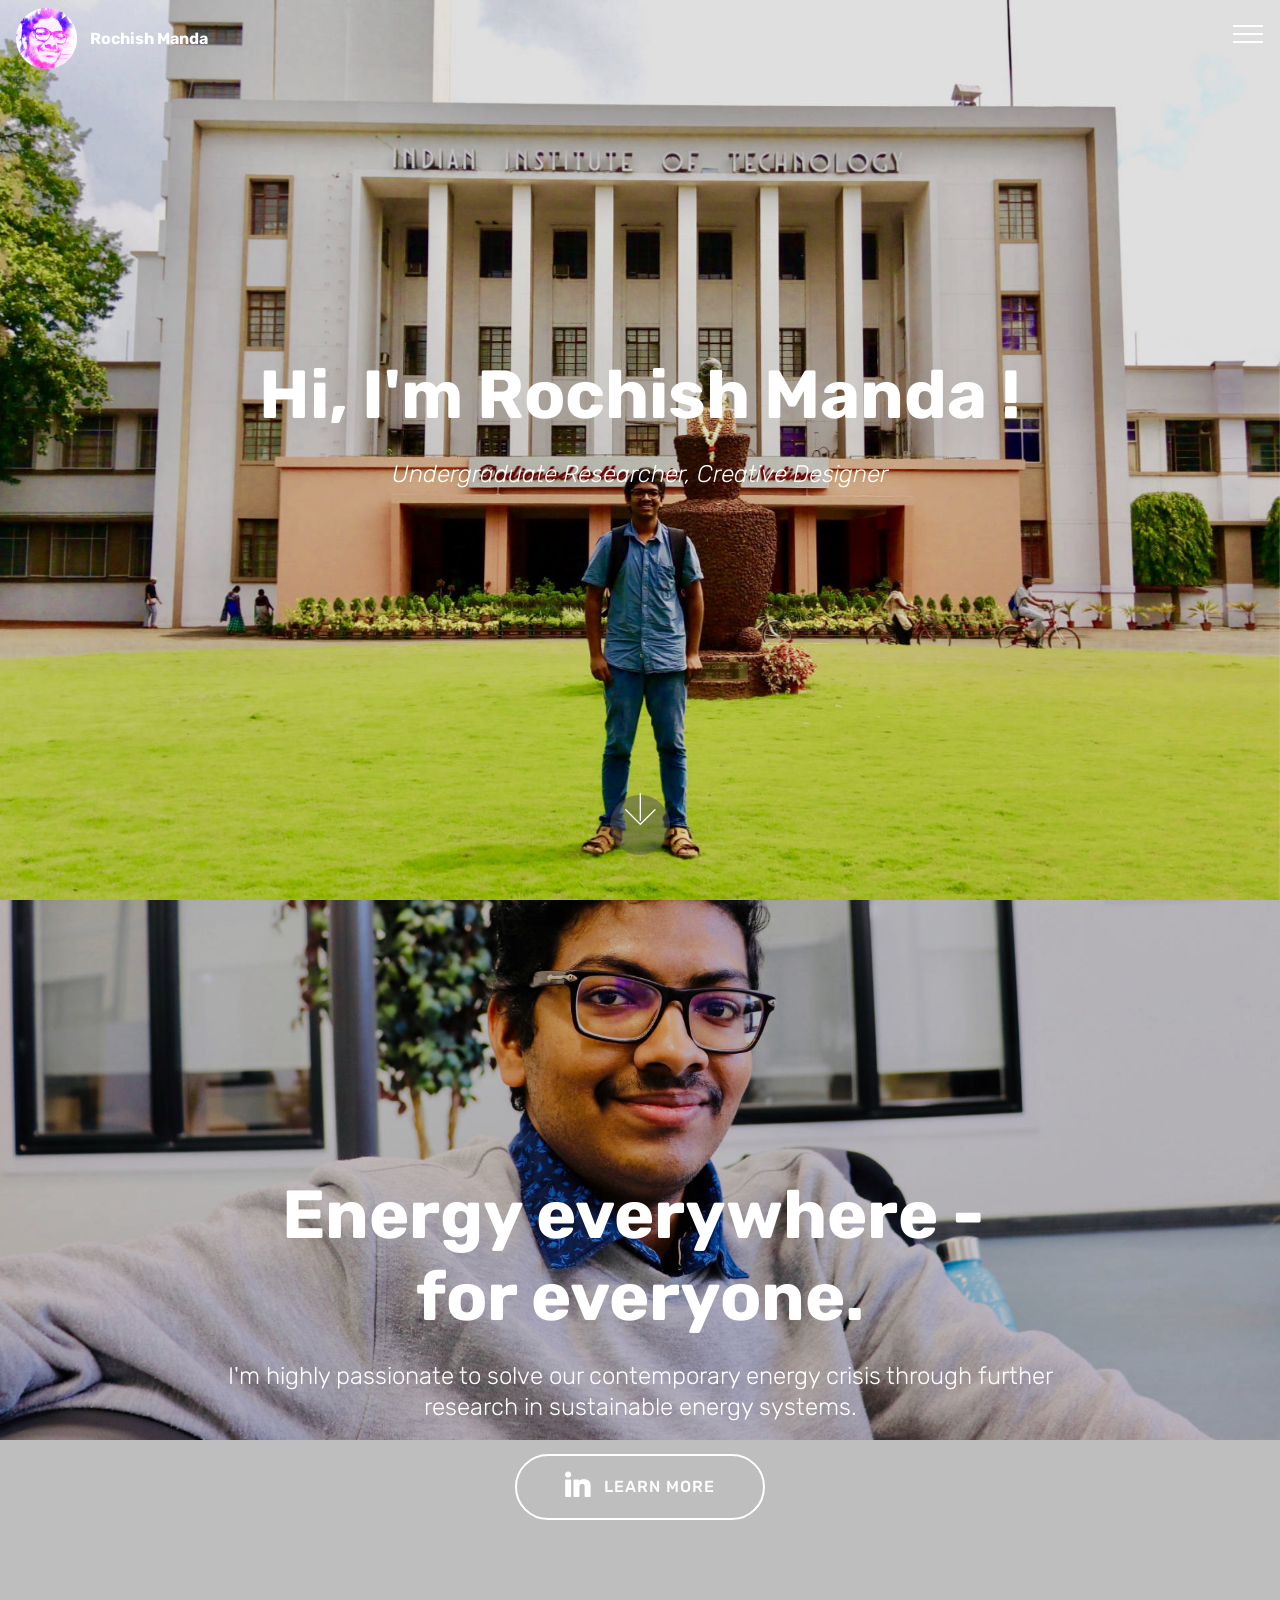
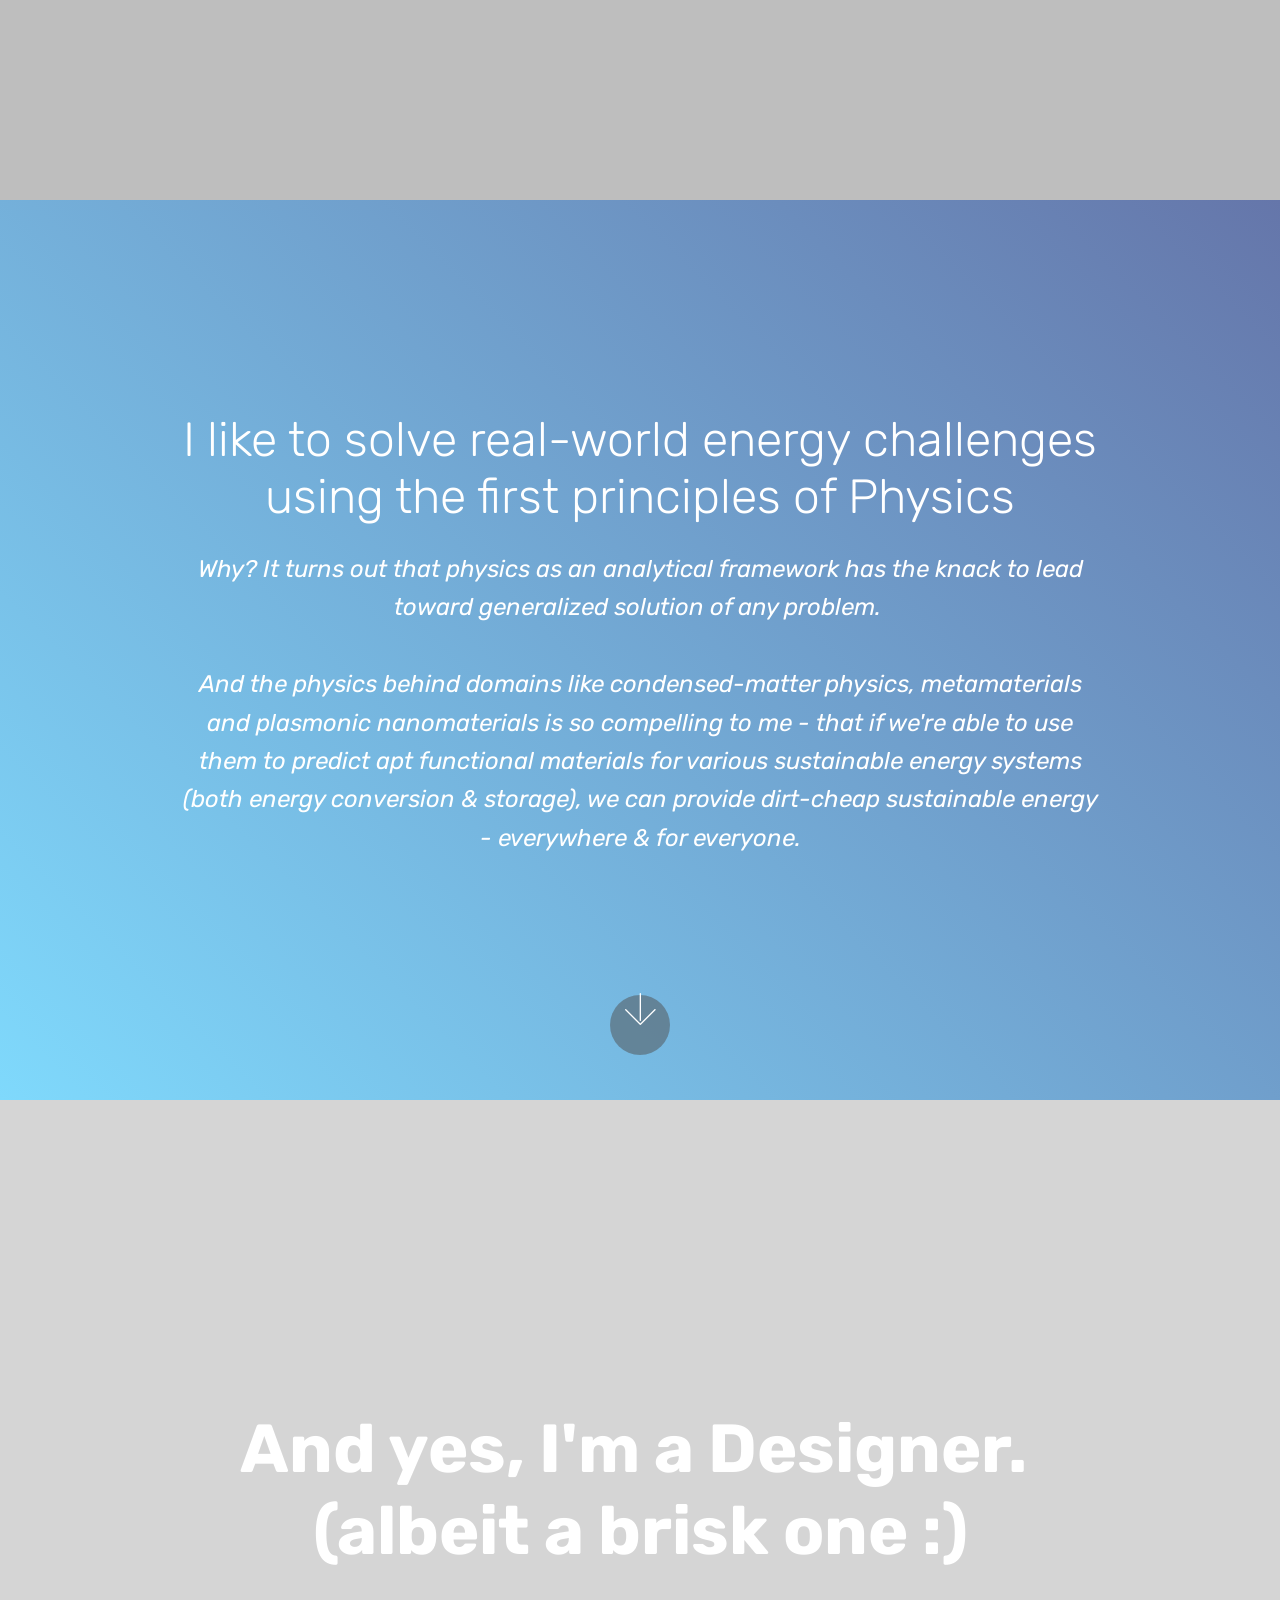
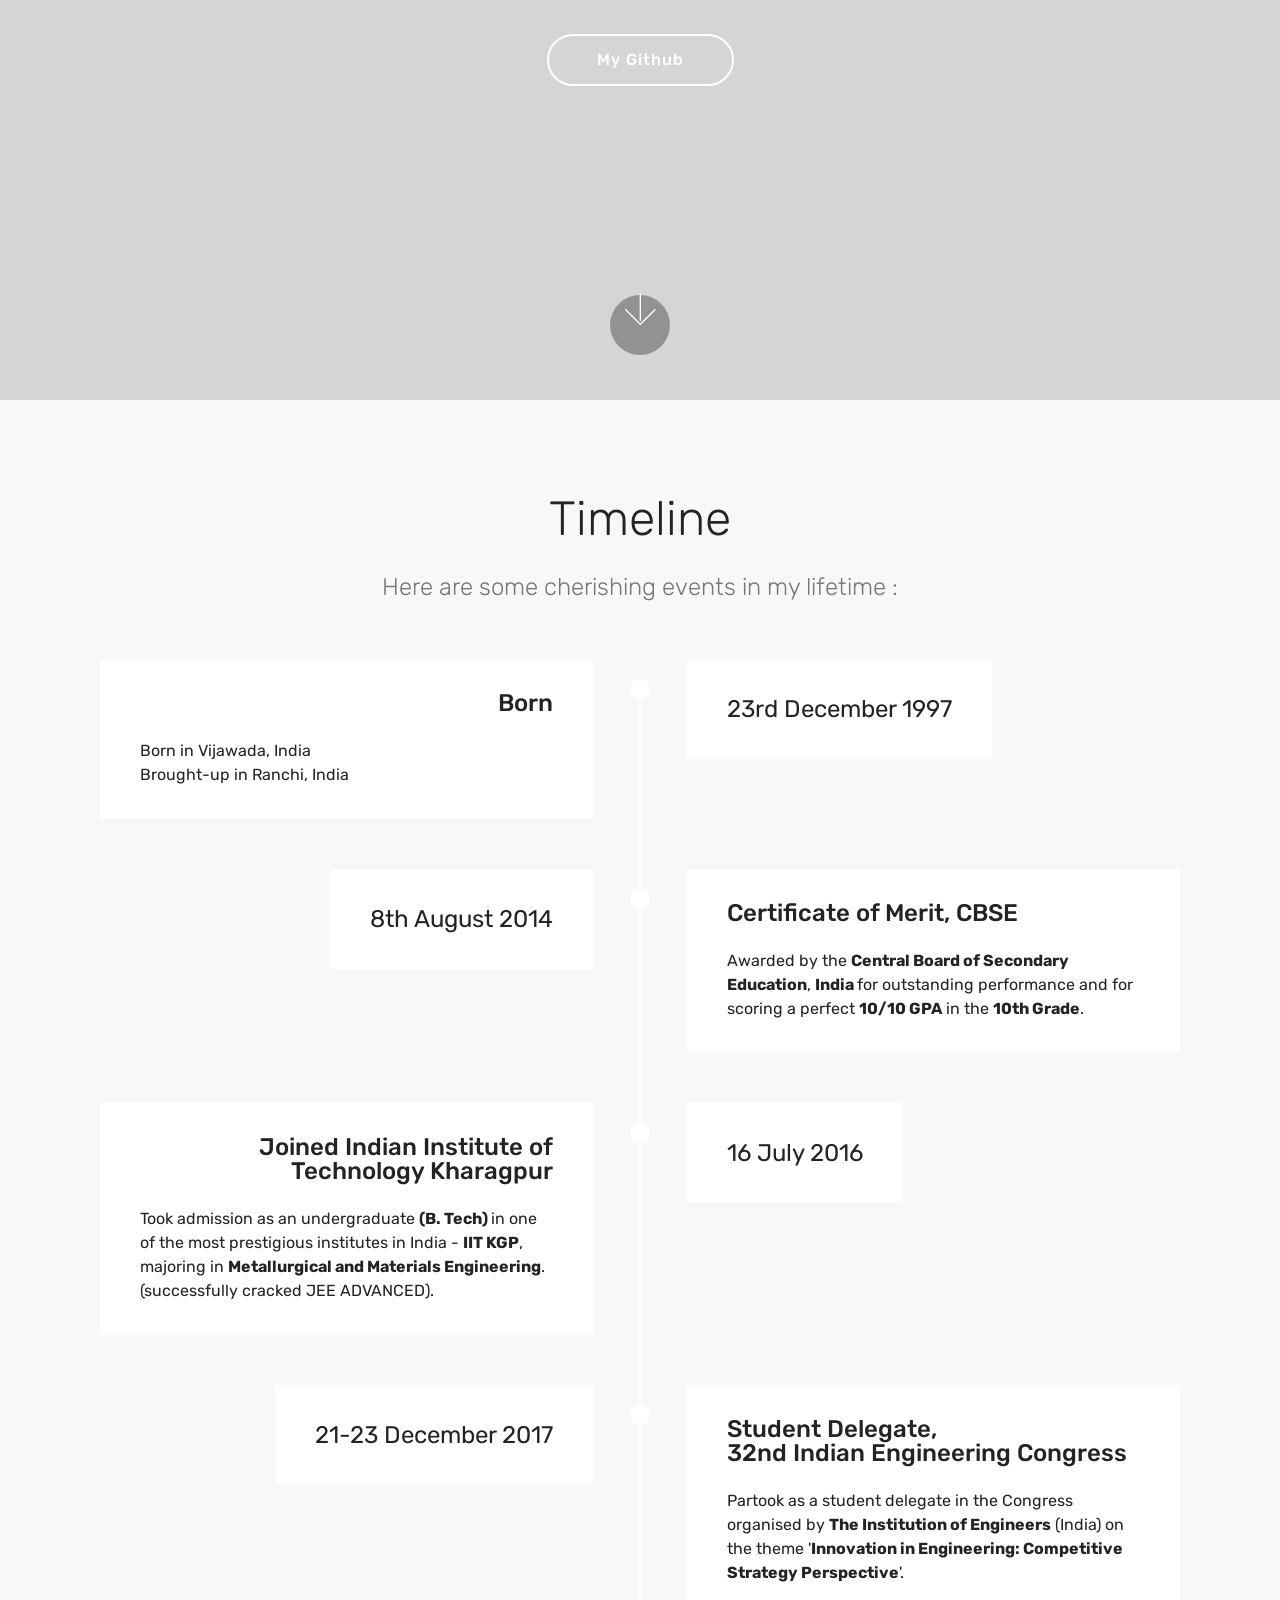
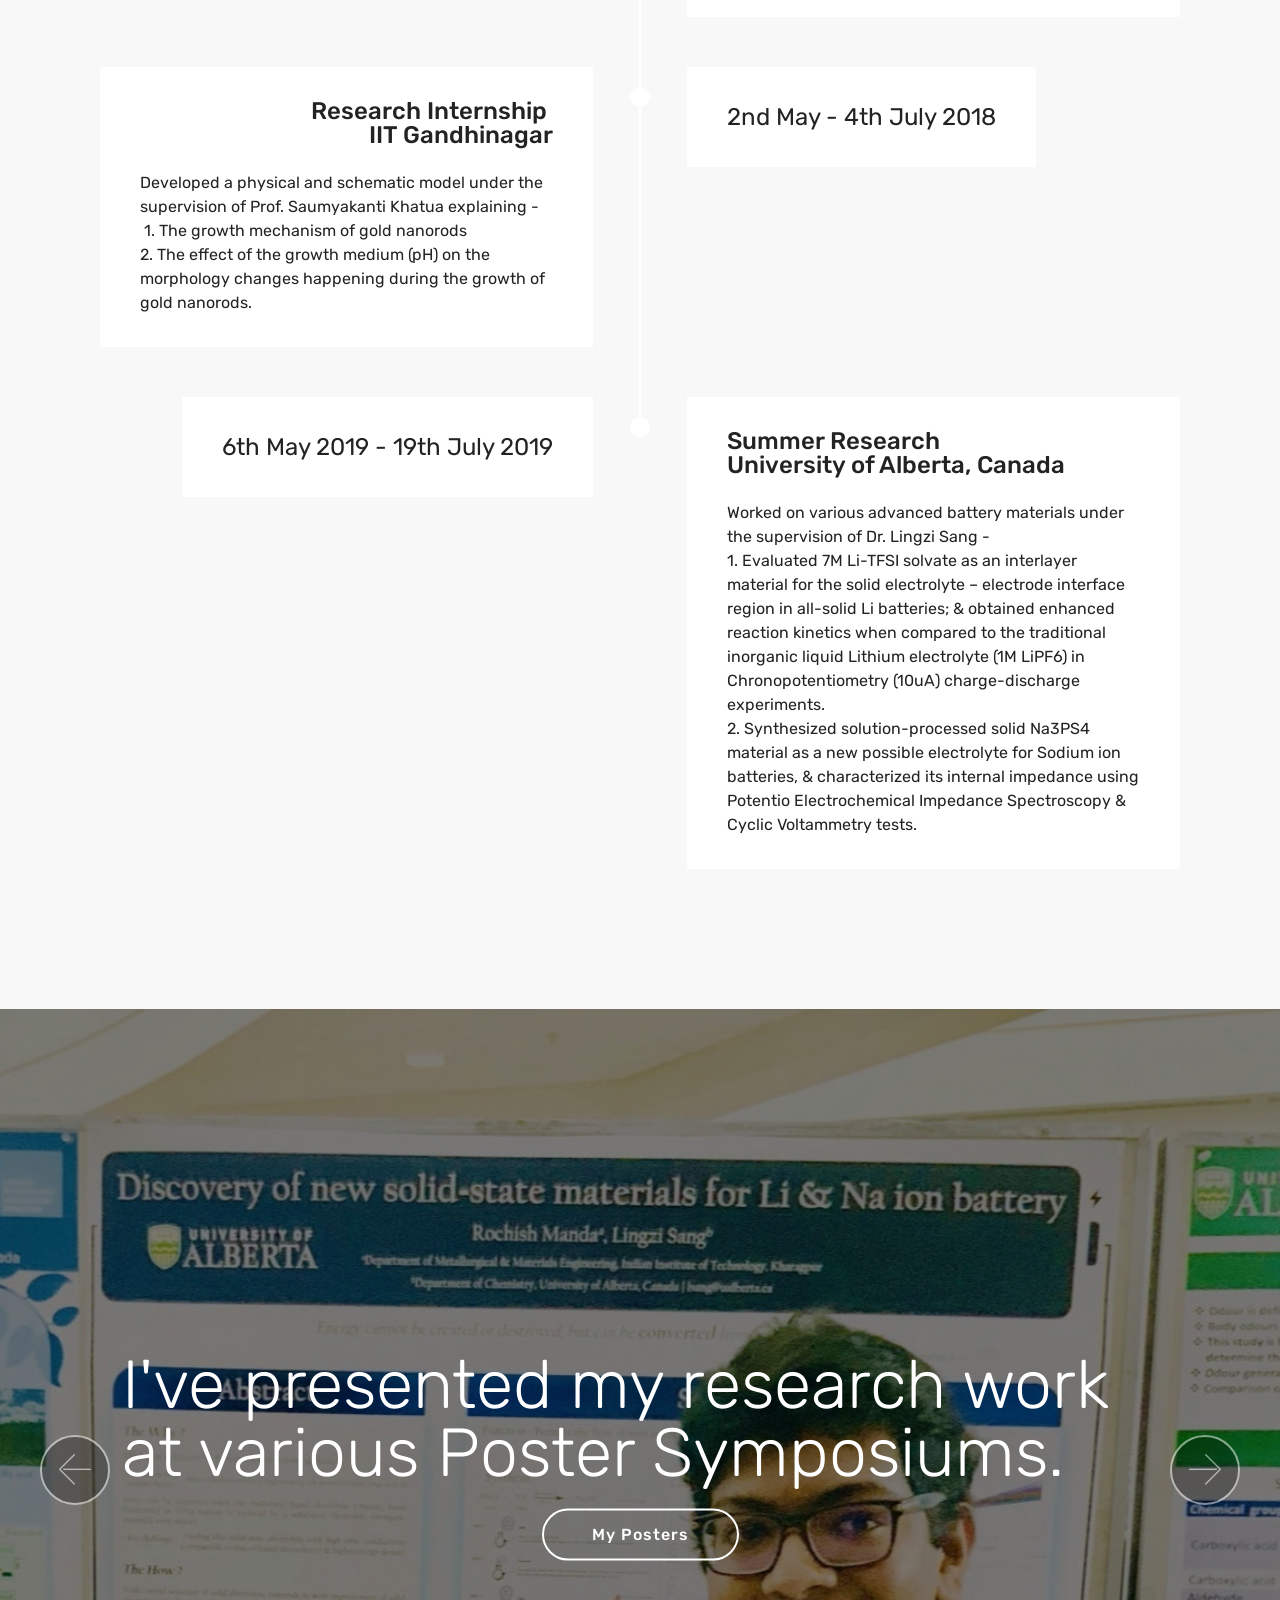
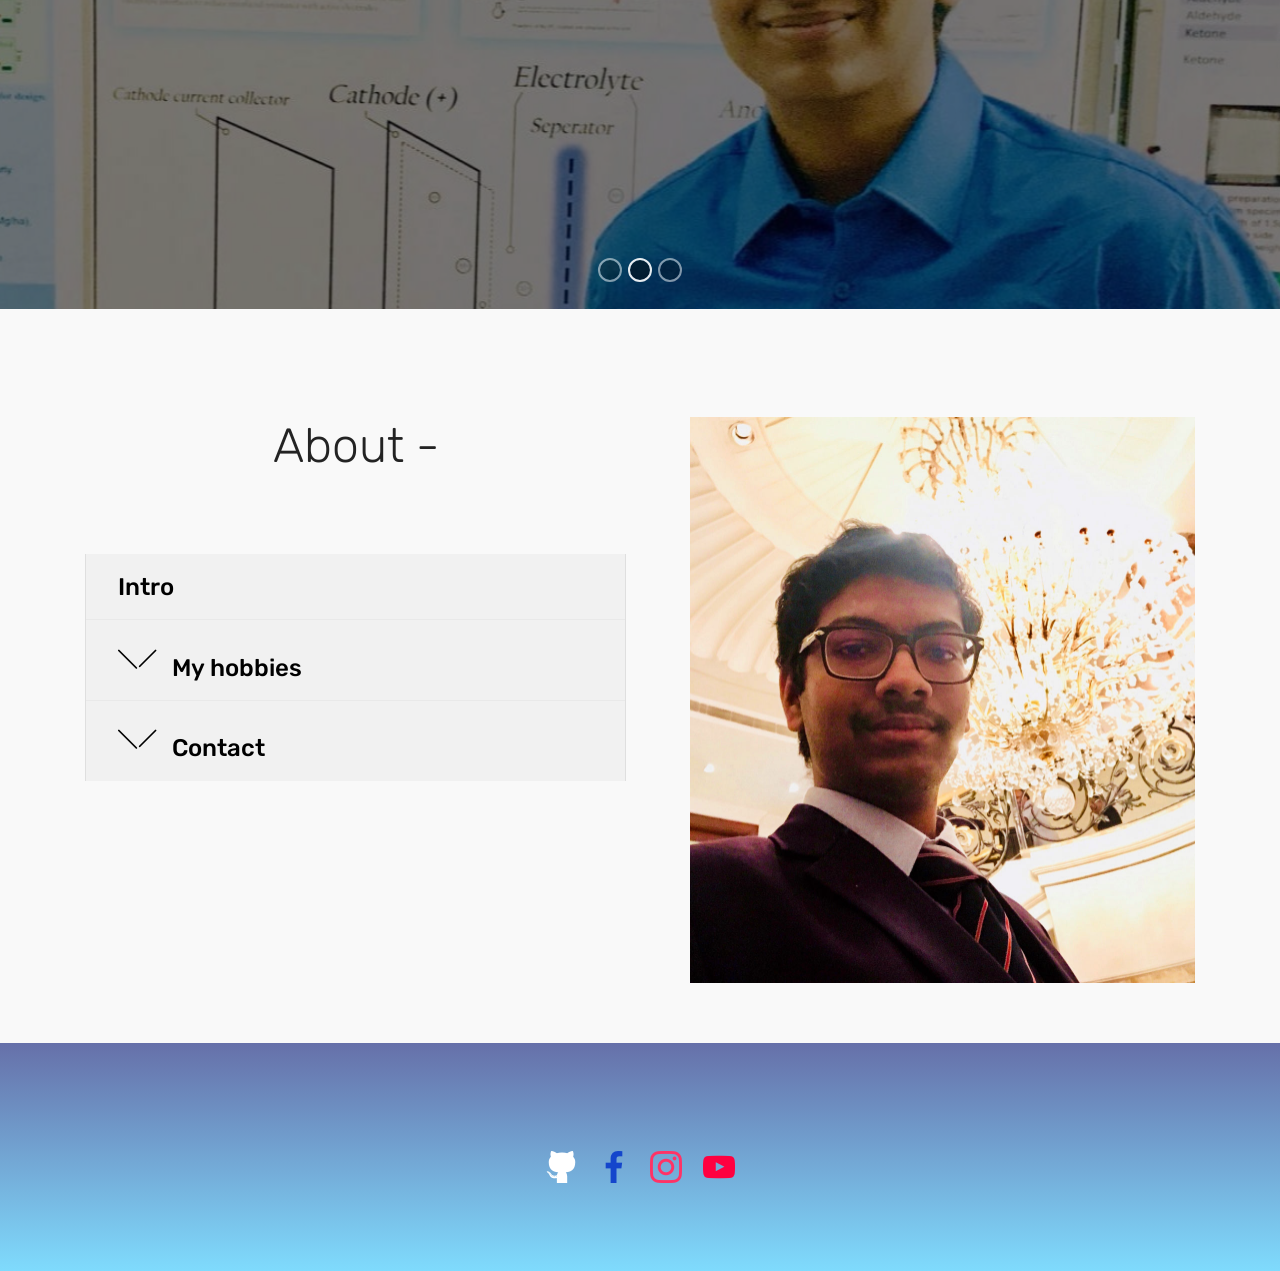
==== commit d7ae7b35: "Update index.html" ====
--- a/index.html
+++ b/index.html
@@ -1,7 +1,6 @@
 <!DOCTYPE html>
 <html  >
 <head>
-  <!-- Site made with Mobirise Website Builder v4.10.8, https://mobirise.com -->
   <meta charset="UTF-8">
   <meta http-equiv="X-UA-Compatible" content="IE=edge">
   <meta name="generator" content="Mobirise v4.10.8, mobirise.com">
@@ -41,7 +40,7 @@
         <div class="menu-logo">
             <div class="navbar-brand">
                 <span class="navbar-logo">
-                    <a href="https://github.com/Rochish-Manda">
+                    <a href="https://rochish-manda.github.io/rochish-manda/">
                          <img src="assets/images/logo-100x100.png" alt="Rochish Manda" title="Rochish Manda" style="height: 3.8rem;">
                     </a>
                 </span>
@@ -424,4 +423,4 @@
  <div id="scrollToTop" class="scrollToTop mbr-arrow-up"><a style="text-align: center;"><i class="mbr-arrow-up-icon mbr-arrow-up-icon-cm cm-icon cm-icon-smallarrow-up"></i></a></div>
     <input name="animation" type="hidden">
   </body>
-</html>+</html>
